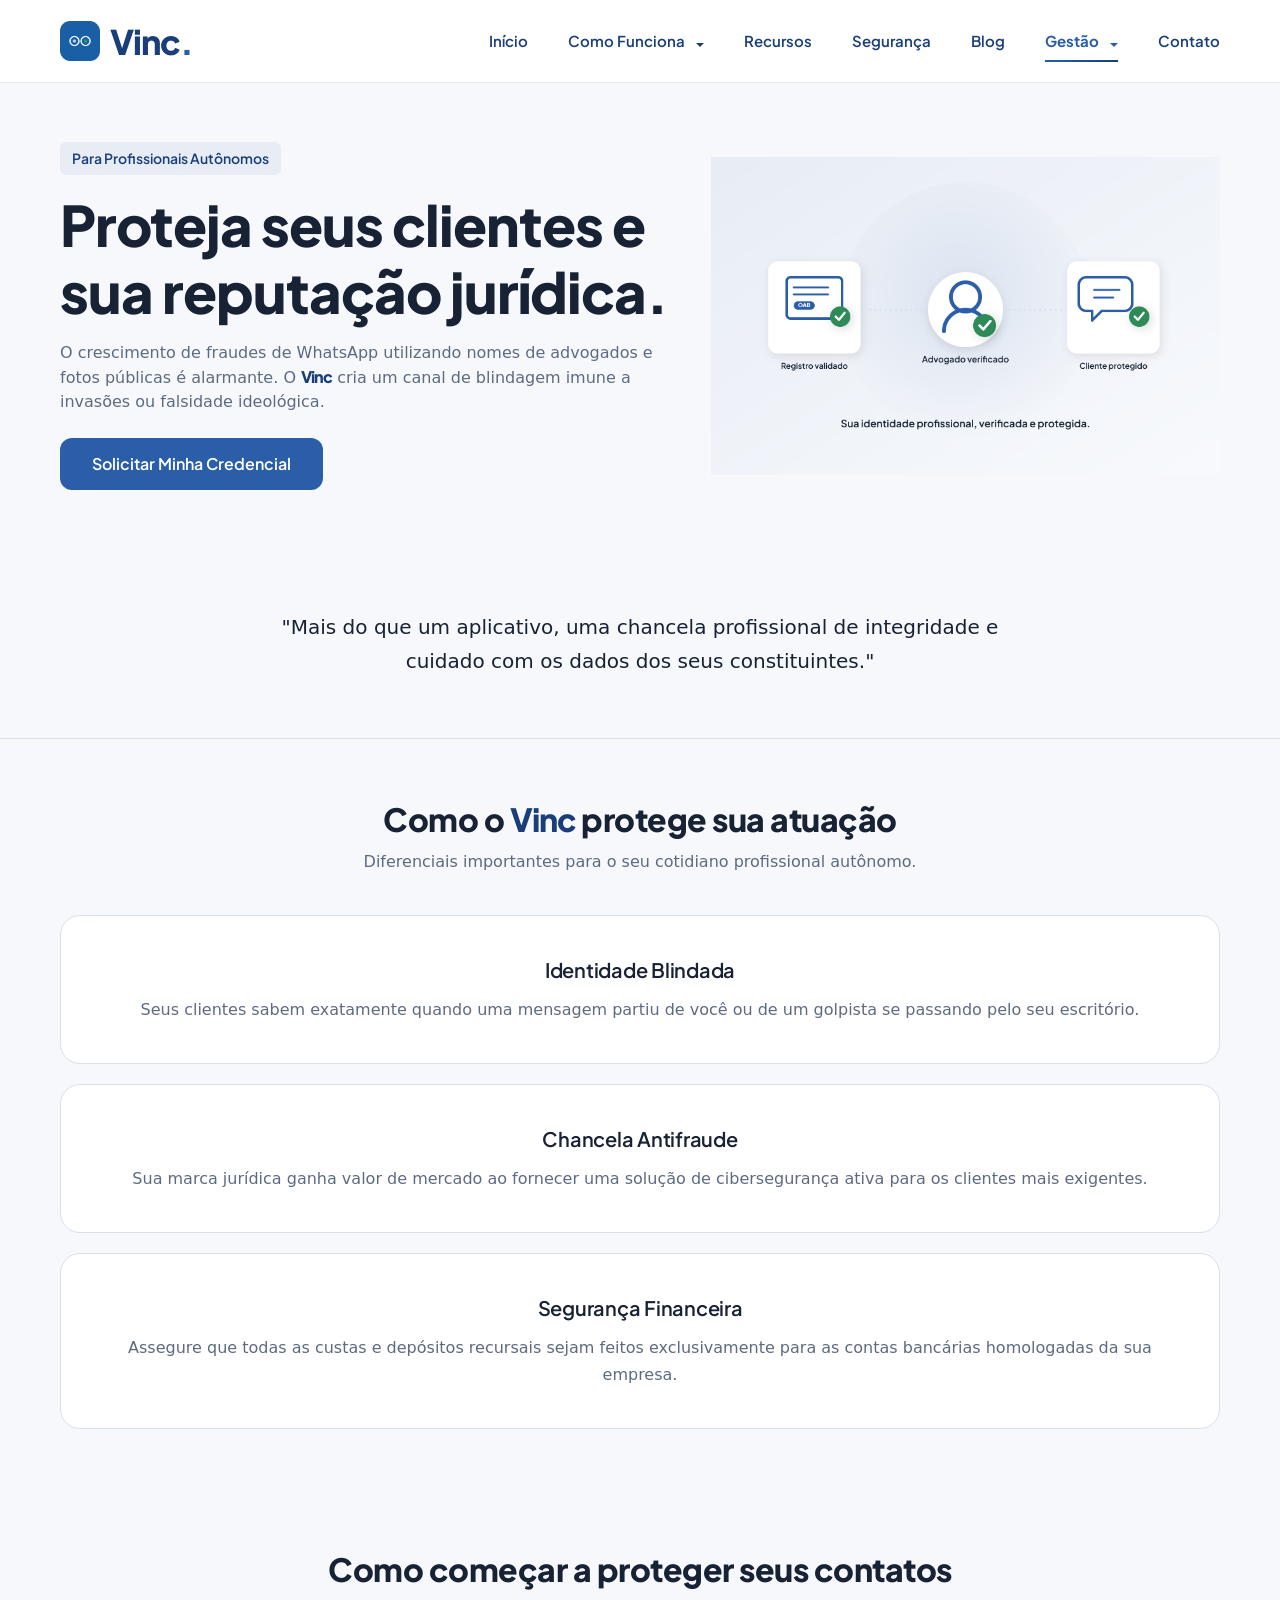
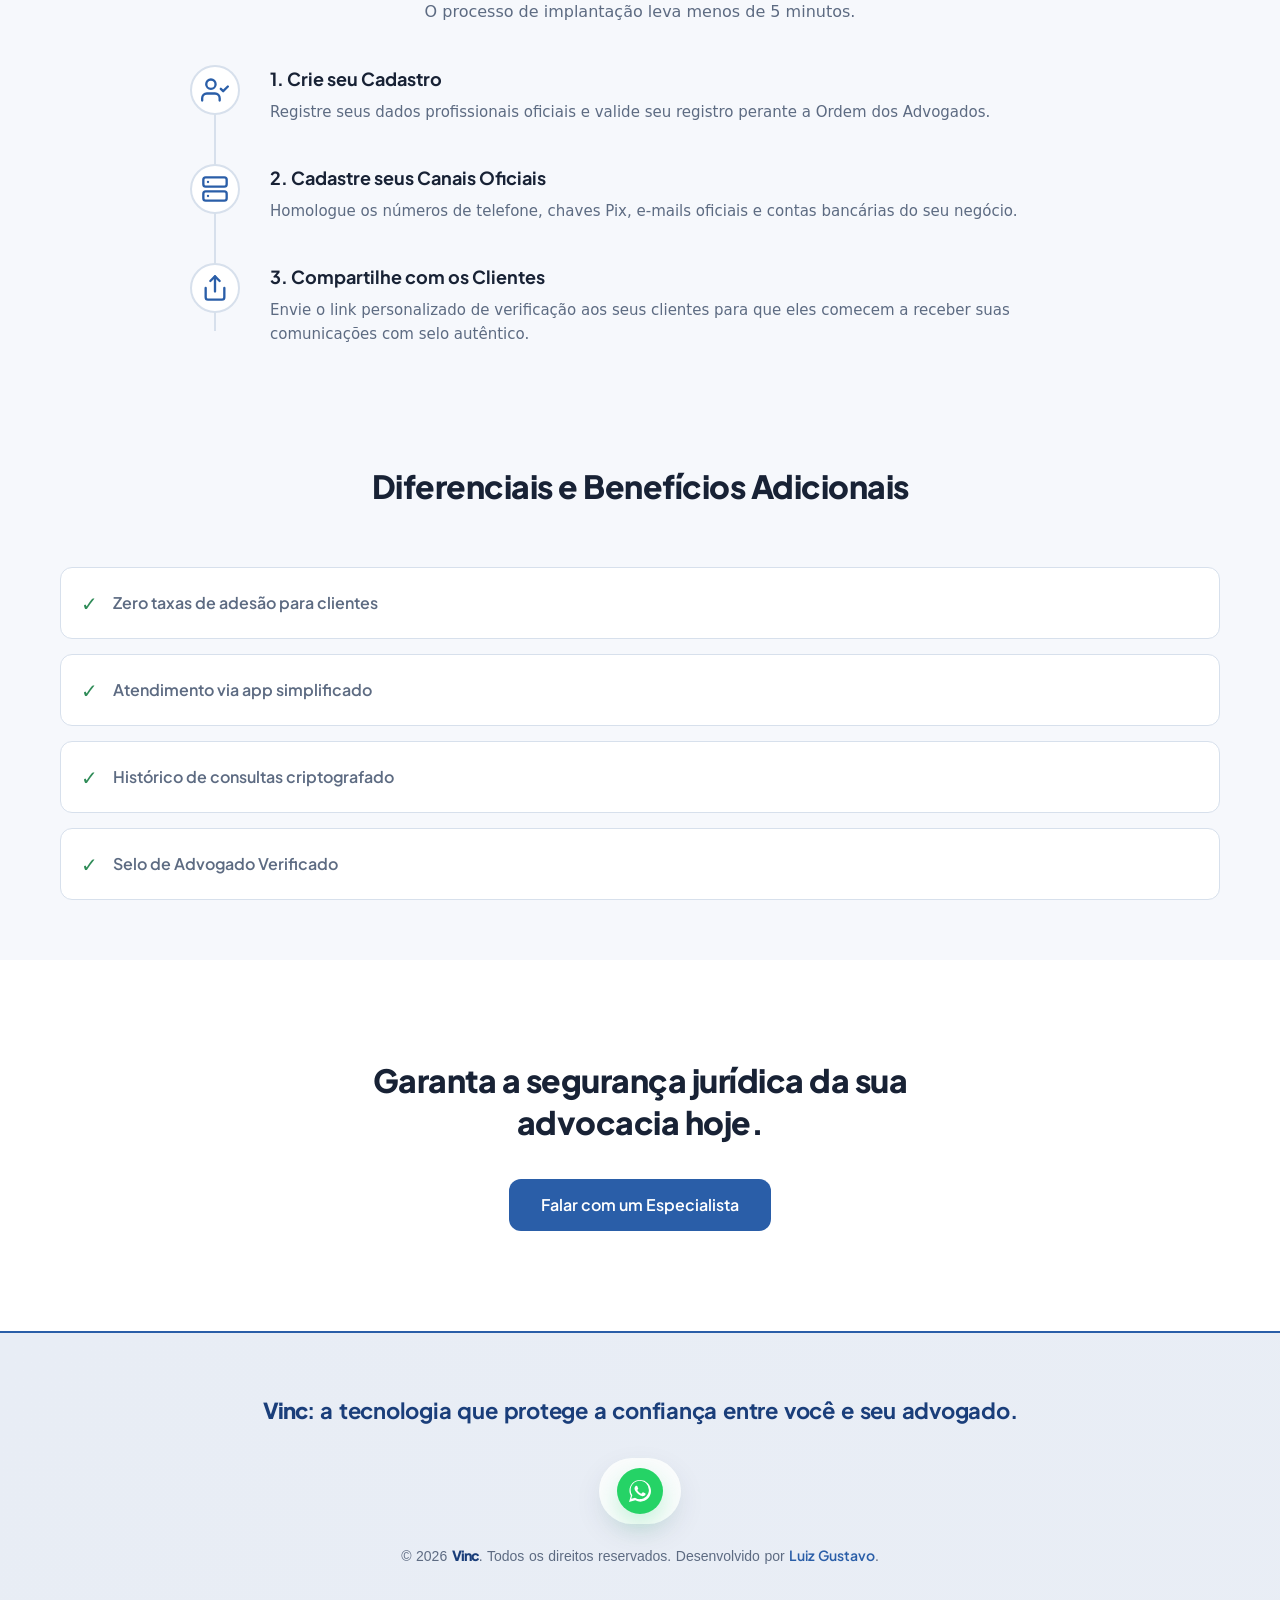
==== pages/advogados.html @ 995ac8b1 "feat(site): substitui imagens de IA por ilustrações consistentes, remove página de demonstração e in" ====
<!DOCTYPE html>
<html lang="pt-BR">
<head>
  <meta charset="UTF-8">
  <meta name="viewport" content="width=device-width, initial-scale=1.0">

  <!-- SEO Principal -->
  <title>Para Advogados | Vinc - Proteção e Reputação Profissional</title>
  <meta name="description" content="Proteja seu nome e sua prática jurídica. O Vinc garante que seus clientes nunca caiam em golpes de falsidade ideológica que usem sua identidade profissional.">
  <link rel="canonical" href="https://www.vinc.com.br/pages/advogados.html">

  <!-- Controle de Indexação -->
  <meta name="robots" content="index, follow">

  <!-- Open Graph (Facebook, LinkedIn, WhatsApp) -->
  <meta property="og:site_name" content="Vinc">
  <meta property="og:type" content="website">
  <meta property="og:title" content="Para Advogados | Vinc - Proteção e Reputação Profissional">
  <meta property="og:description" content="Proteja seu nome e sua prática jurídica. O Vinc garante que seus clientes nunca caiam em golpes de falsidade ideológica que usem sua identidade profissional.">
  <meta property="og:url" content="https://www.vinc.com.br/pages/advogados.html">
  <meta property="og:image" content="https://www.vinc.com.br/assets/images/advogados.png">
  <meta property="og:locale" content="pt_BR">

  <!-- Twitter / X Cards -->
  <meta name="twitter:card" content="summary_large_image">
  <meta name="twitter:title" content="Para Advogados | Vinc - Proteção e Reputação Profissional">
  <meta name="twitter:description" content="Proteja seu nome e sua prática jurídica. O Vinc garante que seus clientes nunca caiam em golpes de falsidade ideológica que usem sua identidade profissional.">
  <meta name="twitter:image" content="https://www.vinc.com.br/assets/images/advogados.png">

  <!-- Favicon -->
  <link rel="icon" href="../assets/icons/vinc_icon_256px_1.png" type="image/png">
  <link rel="apple-touch-icon" href="../assets/icons/vinc_icon_256px_1.png">

  <!-- Pré-conexões -->
  <link rel="preconnect" href="https://fonts.googleapis.com">
  <link rel="preconnect" href="https://fonts.gstatic.com" crossorigin>

  <!-- CSS -->
  <link rel="stylesheet" href="../css/1-settings/global.css">
  <link rel="stylesheet" href="../css/1-settings/tipografia.css">
  <link rel="stylesheet" href="../css/2-components/botoes.css">
  <link rel="stylesheet" href="../css/2-components/cards.css">
  <link rel="stylesheet" href="../css/2-components/formularios.css">
  <link rel="stylesheet" href="../css/2-components/modal.css">
  <link rel="stylesheet" href="../css/2-components/menu.css">
  <link rel="stylesheet" href="../css/2-components/rodape.css">
  <link rel="stylesheet" href="../css/3-pages/advogados.css">
  <link rel="stylesheet" href="../css/1-settings/responsivo.css">
</head>
<body>

  <!-- Cabeçalho -->
  <header class="header">
    <div class="container header-content" id="header-container">
      <a href="../index.html" class="logo" id="logo-main">
        <img src="../assets/icons/vinc_icon_256px_1.png" alt="Logotipo do Vinc" class="logo-icon" width="40" height="40" decoding="async">
        <span class="logo-text">Vinc<span class="logo-dot">.</span></span>
      </a>

      <nav class="menu" id="navigation-menu" aria-label="Menu principal">
        <a href="../index.html">Início</a>
        <div class="menu-item-dropdown">
          <a href="como-funciona.html" id="como-funciona-toggle" class="dropdown-toggle" aria-haspopup="true" aria-expanded="false">Como Funciona <span class="arrow"></span></a>
          <div class="submenu" role="menu" aria-labelledby="como-funciona-toggle">
            <a href="como-funciona.html" role="menuitem">Visão Geral</a>
            <a href="faq.html" role="menuitem">FAQ</a>
          </div>
        </div>
        <a href="recursos.html">Recursos</a>
        <a href="seguranca.html">Segurança</a>
        <a href="blog.html">Blog</a>
        <div class="menu-item-dropdown">
          <a href="#" id="gestao-toggle" class="dropdown-toggle ativo" aria-haspopup="true" aria-expanded="false">Gestão <span class="arrow"></span></a>
          <div class="submenu" role="menu" aria-labelledby="gestao-toggle">
            <a href="advogados.html" role="menuitem" class="ativo">Advogados</a>
            <a href="clientes.html" role="menuitem">Clientes</a>
            <a href="escritorios.html" role="menuitem">Escritório</a>
          </div>
        </div>
        <a href="contato.html">Contato</a>
      </nav>

      <button class="menu-toggle" id="menuToggle" aria-label="Abrir menu" aria-controls="navigation-menu" aria-expanded="false">
        <span class="hamburger"></span>
      </button>
    </div>
  </header>

  <!-- Conteúdo Principal -->
  <main>
    <!-- Hero Advogados -->
    <section class="hero-advogados" aria-labelledby="hero-advogados-title">
      <div class="container">
        <div class="hero-advogados-content">
          <div class="hero-text">
            <span class="tag">Para Profissionais Autônomos</span>
            <h1 id="hero-advogados-title" style="margin-bottom: 16px;">Proteja seus clientes e sua reputação jurídica.</h1>
            <p style="color: var(--text-secondary); margin-bottom: 24px;">O crescimento de fraudes de WhatsApp utilizando nomes de advogados e fotos públicas é alarmante. O <span class="vinc-brand">Vinc</span> cria um canal de blindagem imune a invasões ou falsidade ideológica.</p>
            <a href="contato.html" class="btn-primary">Solicitar Minha Credencial</a>
          </div>
          <div class="hero-image">
            <img src="../assets/images/advogados.png" alt="Equipe de advogados utilizando o aplicativo Vinc para comunicação segura com clientes." width="800" height="500" decoding="async">
          </div>
        </div>
      </div>
    </section>

    <!-- Seção Institucional -->
    <section class="institutional-section">
      <div class="container">
        <p>"Mais do que um aplicativo, uma chancela profissional de integridade e cuidado com os dados dos seus constituintes."</p>
      </div>
    </section>

    <!-- Seção de Atuação -->
    <section class="role-section" aria-labelledby="role-title">
      <div class="container">
        <div class="section-header">
          <h2 id="role-title">Como o <span class="vinc-brand">Vinc</span> protege sua atuação</h2>
          <p>Diferenciais importantes para o seu cotidiano profissional autônomo.</p>
        </div>

        <div class="role-grid">
          <div class="role-card card" style="background-color: var(--surface); border: 1px solid var(--border);">
            <h3>Identidade Blindada</h3>
            <p>Seus clientes sabem exatamente quando uma mensagem partiu de você ou de um golpista se passando pelo seu escritório.</p>
          </div>
          <div class="role-card card" style="background-color: var(--surface); border: 1px solid var(--border);">
            <h3>Chancela Antifraude</h3>
            <p>Sua marca jurídica ganha valor de mercado ao fornecer uma solução de cibersegurança ativa para os clientes mais exigentes.</p>
          </div>
          <div class="role-card card" style="background-color: var(--surface); border: 1px solid var(--border);">
            <h3>Segurança Financeira</h3>
            <p>Assegure que todas as custas e depósitos recursais sejam feitos exclusivamente para as contas bancárias homologadas da sua empresa.</p>
          </div>
        </div>
      </div>
    </section>

    <!-- Como Começar (Timeline) -->
    <section class="how-to-start-section" aria-labelledby="timeline-title">
      <div class="container">
        <div class="section-header">
          <h2 id="timeline-title">Como começar a proteger seus contatos</h2>
          <p>O processo de implantação leva menos de 5 minutos.</p>
        </div>

        <div class="timeline-advogados">
          <!-- Passo 1 -->
          <div class="timeline-step">
            <div class="timeline-step-number">
              <svg viewBox="0 0 24 24" fill="none" stroke="currentColor" stroke-width="2" stroke-linecap="round" stroke-linejoin="round">
                <path d="M16 21v-2a4 4 0 0 0-4-4H5a4 4 0 0 0-4 4v2" />
                <circle cx="8.5" cy="7" r="4" />
                <polyline points="17 11 19 13 23 9" />
              </svg>
            </div>
            <h3>1. Crie seu Cadastro</h3>
            <p>Registre seus dados profissionais oficiais e valide seu registro perante a Ordem dos Advogados.</p>
          </div>

          <!-- Passo 2 -->
          <div class="timeline-step">
            <div class="timeline-step-number">
              <svg viewBox="0 0 24 24" fill="none" stroke="currentColor" stroke-width="2" stroke-linecap="round" stroke-linejoin="round">
                <rect x="2" y="2" width="20" height="8" rx="2" ry="2" />
                <rect x="2" y="14" width="20" height="8" rx="2" ry="2" />
                <line x1="6" y1="6" x2="6.01" y2="6" />
                <line x1="6" y1="18" x2="6.01" y2="18" />
              </svg>
            </div>
            <h3>2. Cadastre seus Canais Oficiais</h3>
            <p>Homologue os números de telefone, chaves Pix, e-mails oficiais e contas bancárias do seu negócio.</p>
          </div>

          <!-- Passo 3 -->
          <div class="timeline-step">
            <div class="timeline-step-number">
              <svg viewBox="0 0 24 24" fill="none" stroke="currentColor" stroke-width="2" stroke-linecap="round" stroke-linejoin="round">
                <path d="M4 12v8a2 2 0 0 0 2 2h12a2 2 0 0 0 2-2v-8" />
                <polyline points="16 6 12 2 8 6" />
                <line x1="12" y1="2" x2="12" y2="15" />
              </svg>
            </div>
            <h3>3. Compartilhe com os Clientes</h3>
            <p>Envie o link personalizado de verificação aos seus clientes para que eles comecem a receber suas comunicações com selo autêntico.</p>
          </div>
        </div>
      </div>
    </section>

    <!-- Benefícios -->
    <section class="benefits-section" aria-labelledby="benefits-title">
      <div class="container">
        <div class="section-header">
          <h2 id="benefits-title">Diferenciais e Benefícios Adicionais</h2>
        </div>

        <div class="benefits-grid">
          <div class="benefit-item">
            <span class="icon">✓</span>
            <span>Zero taxas de adesão para clientes</span>
          </div>
          <div class="benefit-item">
            <span class="icon">✓</span>
            <span>Atendimento via app simplificado</span>
          </div>
          <div class="benefit-item">
            <span class="icon">✓</span>
            <span>Histórico de consultas criptografado</span>
          </div>
          <div class="benefit-item">
            <span class="icon">✓</span>
            <span>Selo de Advogado Verificado</span>
          </div>
        </div>
      </div>
    </section>

    <!-- CTA Final -->
    <section class="final-cta-section">
      <div class="container">
        <h2>Garanta a segurança jurídica da sua advocacia hoje.</h2>
        <a href="contato.html" class="btn-primary" style="margin-top: 20px;">Falar com um Especialista</a>
      </div>
    </section>
  </main>

  <!-- Rodapé -->
  <footer>
    <div class="footer-content" id="footer-container">
      <p class="footer-main">
        <span class="vinc-brand">Vinc</span>: a tecnologia que protege a confiança entre você e seu advogado.
      </p>
      <div class="footer-whatsapp-wrap">
        <a href="https://wa.me/5531992609970" class="footer-whatsapp" target="_blank" rel="noopener noreferrer" aria-label="Fale pelo WhatsApp">
          <svg viewBox="0 0 24 24" fill="currentColor" aria-hidden="true" width="24" height="24">
            <path d="M17.472 14.382c-.297-.149-1.758-.867-2.03-.966-.272-.099-.471-.149-.67.149-.198.297-.768.966-.941 1.165-.173.198-.347.223-.644.074-.297-.149-1.255-.462-2.39-1.475-.883-.788-1.48-1.761-1.653-2.059-.173-.297-.018-.458.13-.606.134-.133.297-.347.446-.521.149-.174.199-.297.298-.496.099-.198.05-.372-.025-.521-.074-.149-.669-1.612-.916-2.207-.242-.579-.487-.5-.669-.51-.173-.008-.372-.01-.571-.01-.198 0-.521.074-.792.372-.271.297-1.036 1.018-1.036 2.479 0 1.462 1.061 2.875 1.207 3.073.146.198 2.089 3.2 5.076 4.487.709.306 1.262.49 1.694.626.712.227 1.36.195 1.872.118.571-.085 1.758-.719 2.006-1.413.248-.694.248-1.289.173-1.413-.074-.124-.272-.198-.57-.347Z" />
            <path d="M20.52 3.449A11.93 11.93 0 0 0 12.003 0C5.64 0 0.495 5.145.495 11.51c0 2.027.53 4.004 1.537 5.748L0 24l6.924-1.818a11.95 11.95 0 0 0 5.56 1.415h.004c6.364 0 11.509-5.145 11.509-11.51 0-3.074-1.197-5.97-3.367-8.14ZM12.003 21.09h-.003a9.92 9.92 0 0 1-5.05-1.387l-.362-.215-4.107 1.078 1.096-4.001-.236-.367a9.91 9.91 0 0 1-1.535-5.31c0-5.49 4.47-9.96 9.96-9.96 2.66 0 5.16 1.035 7.035 2.912a9.9 9.9 0 0 1 2.912 7.035c0 5.49-4.47 9.96-9.96 9.96Z" />
          </svg>
        </a>
        <a href="https://wa.me/5531992609970" class="footer-whatsapp-text" target="_blank" rel="noopener noreferrer">Dúvidas? Converse comigo!</a>
      </div>
      <p class="footer-copy">
        © 2026 <span class="vinc-brand">Vinc</span>. Todos os direitos reservados. Desenvolvido por <a href="https://www.luizgustavodev.com/" target="_blank" rel="noopener noreferrer">Luiz Gustavo</a>.
      </p>
    </div>
  </footer>

  <script src="../js/script.js" type="module"></script>
</body>
</html>
---- css/1-settings/global.css ----
/* ==========================================
   VARIÁVEIS E ESTILOS GLOBAIS
========================================== */
:root {
  /* Cores principais da marca */
  --blue: #2A5EA8;
  --deep-blue: #1A3E7A;
  --verified-green: #2E8B57;
  --neutral-blue: #5D6B82;
  --ice-blue: #E8EDF5;

  /* Estados */
  --alert: #E05C3A;

  /* Textos */
  --text-primary: #182235;
  --text-secondary: #5D6B82;

  /* Superfícies */
  --surface: #FFFFFF;
  --background: #F6F8FC;
  --border: #D7E0EC;

  /* Sombras */
  --shadow-sm: 0 2px 8px rgba(24, 34, 53, 0.08);
  --shadow-md: 0 8px 24px rgba(24, 34, 53, 0.12);
  --shadow-lg: 0 16px 40px rgba(24, 34, 53, 0.16);

  /* Bordas */
  --radius-sm: 6px;
  --radius-md: 12px;
  --radius-lg: 20px;

  /* Espaçamento padrão */
  --container-width: 1200px;

  /* Tipografia Fluida */
  --font-size-h1: clamp(2.25rem, 1.5rem + 3vw, 3.5rem);
  --font-size-h2: clamp(1.75rem, 1.25rem + 2vw, 2.5rem);
}

/* Reset básico e foco de acessibilidade */
*, *::before, *::after {
  box-sizing: border-box;
  margin: 0;
  padding: 0;
}

*:focus-visible {
  outline: 2px solid var(--blue);
  outline-offset: 2px;
}

body {
  background: var(--background);
  color: var(--text-primary);
  font-family: 'Plus Jakarta Sans', system-ui, -apple-system, sans-serif;
  line-height: 1.5;
  -webkit-font-smoothing: antialiased;
  -moz-osx-font-smoothing: grayscale;
}

header {
  background: var(--surface);
  border-bottom: 1px solid var(--border);
}

main {
  padding-top: 70px;
}

.logo {
  color: var(--deep-blue);
  text-decoration: none;
}

button {
  background: var(--blue);
  color: white;
  border: none;
  cursor: pointer;
  font-family: inherit;
  font-weight: 600;
  font-size: 16px;
  line-height: 1.5;
  letter-spacing: 0.3px;
  text-transform: none;
}

button:hover {
  background: var(--deep-blue);
}

.badge-verificado {
  color: var(--verified-green);
}

/* ============================================
   TIPOGRAFIA RESPONSIVA
   ============================================ */
h1 {
  font-size: var(--font-size-h1);
  font-weight: 800;
  letter-spacing: -1px;
  line-height: 1.2;
}

h2 {
  font-size: var(--font-size-h2);
  font-weight: 800;
  letter-spacing: -0.5px;
  line-height: 1.3;
}

/* ============================================
   COMPONENTES GLOBAIS
   ============================================ */

/* --- Cabeçalho de Seção --- */
.section-header {
  text-align: center;
  max-width: 700px;
  margin: 0 auto 60px auto;
}

.section-header h2 {
  font-size: 32px;
  font-weight: 800;
  color: var(--text-primary);
}

.section-header p {
  font-size: 1rem;
  color: var(--text-secondary);
  line-height: 1.6;
  margin-top: 8px;
}

/* --- Outros Componentes --- */
.tag {
  display: inline-block;
  background: var(--ice-blue);
  color: var(--deep-blue);
  padding: 6px 12px;
  border-radius: var(--radius-sm);
  font-weight: 600;
  font-size: 14px;
  margin-bottom: 16px;
}

.quote-box {
  margin-top: 30px;
  padding: 20px;
  background-color: var(--ice-blue);
  border-left: 4px solid var(--blue);
  border-radius: var(--radius-sm);
  font-size: 16px;
  font-weight: 600;
  color: var(--deep-blue);
  line-height: 1.6;
}

/* ============================================
   CTA QUOTE
   ============================================ */
.cta-quote {
  position: relative;
  font-size: 20px;
  font-style: italic;
  line-height: 1.6;
  color: var(--text-secondary);
  text-align: center;
  max-width: 850px;
  padding: 30px 40px;
  background-color: var(--surface);
  border-left: 4px solid var(--blue);
  border-radius: 0 var(--radius-md) var(--radius-md) 0;
  box-shadow: var(--shadow-sm);
  transition: box-shadow 0.3s ease, transform 0.3s ease;
}

blockquote.cta-quote {
  margin: 40px auto;
}

.cta-quote::before,
.cta-quote::after {
  content: none;
}

.cta-quote .vinc-brand {
  font-style: normal;
}

.cta-quote:hover {
  transform: translateY(-2px);
  box-shadow: var(--shadow-md);
}

/* ============================================
   CONTAINER GERAL
   ============================================ */
.container {
  width: 100%;
  max-width: var(--container-width);
  margin-left: auto;
  margin-right: auto;
  padding-left: 20px;
  padding-right: 20px;
}

/* ============================================
   HIGHLIGHT SECTION
   ============================================ */
.highlight-section {
  padding: 60px 20px;
  background-color: var(--deep-blue);
  background-image: linear-gradient(135deg, var(--deep-blue) 0%, #112a5a 100%);
  color: #fff;
  text-align: center;
}

.highlight-icon {
  color: var(--blue);
  margin-bottom: 24px;
}

.highlight-icon svg {
  width: 48px;
  height: 48px;
  stroke: var(--ice-blue);
}

.highlight-section h2 {
  font-size: 24px;
  font-weight: 700;
  color: var(--ice-blue);
  margin-bottom: 16px;
}

.highlight-section p,
.highlight-text {
  font-size: 20px;
  font-weight: 400;
  line-height: 1.7;
  max-width: 800px;
  margin: 0 auto 32px auto;
  color: var(--ice-blue);
}

.highlight-text .vinc-brand,
.highlight-text strong {
  color: #fff;
  font-weight: 700;
}

.highlight-badge {
  display: inline-block;
  border: 1px solid rgba(42, 94, 168, 0.5);
  background-color: rgba(42, 94, 168, 0.3);
  color: var(--ice-blue);
  padding: 10px 20px;
  border-radius: 99px;
  font-size: 14px;
  font-weight: 600;
}

/* ============================================
   CTA BUTTONS
   ============================================ */
.cta-buttons {
  display: flex;
  justify-content: center;
  align-items: center;
  gap: 15px;
  flex-wrap: wrap;
  flex-direction: column;
  align-items: stretch;
}

/* ============================================
   ACCORDION (FAQ / Contato)
   ============================================ */
.accordion-item {
  background-color: var(--surface);
  border: 1px solid var(--border);
  border-radius: var(--radius-md);
  margin-bottom: 15px;
  overflow: hidden;
  transition: box-shadow 0.3s ease;
}

.accordion-item:hover {
  box-shadow: var(--shadow-sm);
}

.accordion-header {
  display: flex;
  justify-content: space-between;
  align-items: center;
  padding: 20px;
  cursor: pointer;
  font-size: 1.125rem;
  font-weight: 600;
  color: var(--text-primary);
}

.accordion-header h3 {
  margin: 0;
  font-size: inherit;
  font-weight: inherit;
}

.accordion-icon,
.accordion-arrow {
  transition: transform 0.3s ease;
  font-size: 24px;
  font-weight: 300;
  color: var(--blue);
}

.accordion-item.active .accordion-arrow,
.accordion-item.active .accordion-icon {
  transform: rotate(180deg);
}

.accordion-content {
  max-height: 0;
  overflow: hidden;
  transition: max-height 0.4s ease-out, padding 0.4s ease-out;
  padding: 0 20px;
  color: var(--text-secondary);
  line-height: 1.7;
}

.accordion-item.active .accordion-content {
  padding: 0 20px 20px 20px;
}

/* ============================================
   SEÇÃO DE CTA FINAL COMPARTILHADA
   ============================================ */
.final-cta-section {
  padding: 100px 30px;
  background-color: var(--surface);
  text-align: center;
}

.final-cta-section h2 {
  font-size: 32px;
  font-weight: 800;
  color: var(--text-primary);
  margin-bottom: 16px;
  max-width: 600px;
  margin-left: auto;
  margin-right: auto;
}

.final-cta-section p {
  font-size: 18px;
  color: var(--text-secondary);
  max-width: 650px;
  margin: 0 auto 40px auto;
  line-height: 1.6;
}
---- css/1-settings/tipografia.css ----
/* ==========================================
   FONTES E TIPOGRAFIA
========================================== */

/* Importação do Google Fonts como fallback automático para garantir resiliência caso os arquivos locais não estejam disponíveis */
@import url('https://fonts.googleapis.com/css2?family=Plus+Jakarta+Sans:ital,wght@0,300;0,400;0,500;0,600;0,700;0,800;1,300;1,400;1,500;1,600;1,700;1,800&display=swap');

/* Plus Jakarta Sans - Extra Bold (Local) */
@font-face {
  font-family: 'Plus Jakarta Sans';
  src: url('../../assets/fonts/PLUSJAKARTASANS-EXTRABOLD.TTF') format('truetype');
  font-weight: 800;
  font-style: normal;
  font-display: swap;
}

/* Plus Jakarta Sans - Regular (Local) */
@font-face {
  font-family: 'Plus Jakarta Sans';
  src: url('../../assets/fonts/PLUSJAKARTASANS-REGULAR.TTF') format('truetype');
  font-weight: 400;
  font-style: normal;
  font-display: swap;
}

/* Plus Jakarta Sans - Light (Local) */
@font-face {
  font-family: 'Plus Jakarta Sans';
  src: url('../../assets/fonts/PLUSJAKARTASANS-LIGHT.TTF') format('truetype');
  font-weight: 300;
  font-style: normal;
  font-display: swap;
}
---- css/2-components/botoes.css ----
/* ==========================================================================
   COMPONENT: BOTÕES
   ========================================================================== */

/* Botão Principal */
.btn-primary {
  display: inline-block;
  font-family: 'Plus Jakarta Sans', sans-serif;
  font-weight: 600;
  font-size: 16px;
  line-height: 1.5;
  text-decoration: none;
  text-align: center;
  border-radius: var(--radius-md);
  padding: 14px 32px;
  border: none;
  background-color: var(--blue);
  color: #ffffff;
  cursor: pointer;
  transition: background-color 0.3s ease, transform 0.3s ease;
}

.btn-primary:hover {
  background-color: var(--deep-blue);
  transform: translateY(-2px);
}

/* Botão Secundário */
.btn-secondary {
  display: inline-block;
  font-family: 'Plus Jakarta Sans', sans-serif;
  font-weight: 500;
  font-size: 16px;
  line-height: 1.5;
  text-decoration: none;
  text-align: center;
  border-radius: var(--radius-md);
  padding: 14px 32px;
  border: 1px solid var(--border);
  background-color: transparent;
  color: var(--text-primary);
  cursor: pointer;
  transition: all 0.3s ease;
}

.btn-secondary:hover {
  background-color: var(--ice-blue);
  border-color: var(--blue);
  transform: translateY(-2px);
}

/* Botão Pequeno / Menu */
.btn-small, .btn-menu {
  display: inline-block;
  font-family: 'Plus Jakarta Sans', sans-serif;
  font-weight: 600;
  font-size: 14px;
  line-height: 1.4;
  text-decoration: none;
  text-align: center;
  padding: 10px 20px;
  border-radius: var(--radius-sm);
  cursor: pointer;
}
---- css/2-components/cards.css ----
/* ==========================================================================
   COMPONENT: CARDS
   ========================================================================== */

.card {
  background-color: var(--surface);
  border: 1px solid var(--border);
  border-radius: var(--radius-lg);
  padding: 30px;
  transition: transform 0.3s ease, box-shadow 0.3s ease;
}

.card:hover {
  transform: translateY(-5px);
  box-shadow: var(--shadow-md);
}

.card h3 {
  font-weight: 600;
  font-size: 20px;
  line-height: 1.4;
  letter-spacing: -0.25px;
}

.card p {
  font-weight: 300;
  font-size: 14px;
  line-height: 1.6;
  letter-spacing: 0;
}

.card-title {
  font-weight: 600;
  font-size: 18px;
  line-height: 1.4;
}

.card-description {
  font-weight: 300;
  font-size: 14px;
  line-height: 1.6;
}

.card-footer {
  font-weight: 400;
  font-size: 12px;
  line-height: 1.5;
}

.card-icon {
  background-color: var(--ice-blue);
  color: var(--blue);
  width: 48px;
  height: 48px;
  border-radius: var(--radius-md);
  display: flex;
  align-items: center;
  justify-content: center;
  margin-bottom: 20px;
  font-size: 24px;
}
---- css/2-components/formularios.css ----
/* ==========================================================================
   COMPONENT: FORMULÁRIOS
   ========================================================================== */

.form-group {
  margin-bottom: 24px;
}

.form-group label {
  display: block;
  font-size: 14px;
  font-weight: 600;
  color: var(--text-primary);
  margin-bottom: 8px;
}

.form-control {
  width: 100%;
  padding: 12px 16px;
  font-size: 16px;
  font-family: inherit;
  color: var(--text-primary);
  background-color: var(--surface);
  border: 1px solid var(--border);
  border-radius: var(--radius-md);
  transition: border-color 0.3s ease, box-shadow 0.3s ease;
}

.form-control:focus {
  outline: none;
  border-color: var(--blue);
  box-shadow: 0 0 0 3px rgba(37, 99, 235, 0.15);
}

textarea.form-control {
  min-height: 120px;
  resize: vertical;
}
---- css/2-components/modal.css ----
/* ==========================================================================
   COMPONENT: MODAL
   ========================================================================== */

.modal-overlay {
  position: fixed;
  top: 0;
  left: 0;
  width: 100%;
  height: 100%;
  background-color: rgba(0, 0, 0, 0.5);
  backdrop-filter: blur(4px);
  display: flex;
  align-items: center;
  justify-content: center;
  z-index: var(--z-modal, 1000);
  opacity: 0;
  visibility: hidden;
  transition: opacity 0.3s ease, visibility 0.3s ease;
}

.modal-overlay.active {
  opacity: 1;
  visibility: visible;
}

.modal-container {
  background-color: var(--surface);
  border: 1px solid var(--border);
  border-radius: var(--radius-lg);
  box-shadow: var(--shadow-lg);
  max-width: 500px;
  width: 90%;
  padding: 32px;
  transform: translateY(20px);
  transition: transform 0.3s ease;
}

.modal-overlay.active .modal-container {
  transform: translateY(0);
}

.modal-header {
  display: flex;
  justify-content: space-between;
  align-items: center;
  margin-bottom: 20px;
}

.modal-title {
  font-size: 20px;
  font-weight: 700;
  color: var(--text-primary);
}

.modal-close {
  background: none;
  border: none;
  font-size: 24px;
  cursor: pointer;
  color: var(--text-secondary);
  transition: color 0.3s ease;
}

.modal-close:hover {
  color: var(--text-primary);
}
---- css/2-components/menu.css ----
/* ==========================================
   MENU E CABEÇALHO (HEADER)
========================================== */
.header {
  position: fixed;
  top: 0;
  width: 100%;
  z-index: 1000;
  background-color: rgba(255, 255, 255, 0.95);
  backdrop-filter: blur(12px);
  border-bottom: 1px solid rgba(215, 224, 236, .7);
  transition: background-color .3s ease, border-color .3s ease;
}

.header.scrolled {
  background-color: rgba(255, 255, 255, 0.9);
  border-color: rgba(215, 224, 236, 0.6);
  box-shadow: var(--shadow-sm);
}

/* Garante fundo sólido quando o menu mobile está aberto, prevenindo transparência indesejada */
.header.menu-aberto {
  background-color: var(--surface) !important;
  backdrop-filter: none !important;
  border-bottom: 1px solid var(--border) !important;
}

.header-content {
  height: 82px;
  display: flex;
  align-items: center;
  justify-content: space-between;
  width: 100%;
  max-width: var(--container-width);
  margin: 0 auto;
  padding: 0 20px;
}

.logo {
  font-size: 34px;
  font-weight: 800;
  text-decoration: none;
  color: var(--deep-blue);
  letter-spacing: -1px;
  font-family: 'Plus Jakarta Sans', sans-serif;
  display: flex;
  align-items: center;
  gap: 10px;
}

.logo-icon {
  width: 40px;
  height: 40px;
  object-fit: contain;
}

.logo-text {
  display: flex;
  align-items: center;
}

.logo-dot {
  color: var(--blue);
}

/* Estilo da marca Vinc */
.vinc-brand {
  font-family: 'Plus Jakarta Sans', sans-serif;
  font-weight: 800;
  color: var(--deep-blue);
  display: inline-block;
  letter-spacing: -1px;
}

.menu {
  font-family: 'Plus Jakarta Sans', sans-serif;
  display: flex;
  gap: 40px;
  position: static;
  flex-direction: row;
  background: none;
  backdrop-filter: none;
  padding: 0;
  border-bottom: none;
  align-items: center;
}

.menu a {
  text-decoration: none;
  color: var(--deep-blue);
  position: relative;
  font-family: 'Plus Jakarta Sans', sans-serif;
  font-weight: 600;
  font-size: 15px;
  padding: 8px 0;
  transition: color 0.3s ease;
}

/* ============================================
   SUBMENUS (DROPDOWN)
   ============================================ */
.menu-item-dropdown {
  position: relative;
  display: flex;
  flex-direction: row;
  align-items: center;
}

.dropdown-toggle .arrow {
  /* Indicador visual (seta) */
  display: inline-block;
  width: 0;
  height: 0;
  border-left: 4px solid transparent;
  border-right: 4px solid transparent;
  border-top: 4px solid currentColor;
  margin-left: 8px;
  transition: transform 0.3s ease;
}

.submenu {
  position: absolute;
  top: 100%;
  left: 0;
  background-color: var(--surface);
  border: 1px solid var(--border);
  border-radius: var(--radius-md);
  padding: 8px 0;
  margin-top: 12px;
  box-shadow: var(--shadow-md);
  min-width: 200px;
  z-index: 1001;
  transform: translateY(10px);
  opacity: 0;
  visibility: hidden;
  transition: opacity 0.3s ease, transform 0.3s ease, visibility 0.3s ease;
}

.submenu a {
  display: block;
  white-space: nowrap;
  padding: 10px 15px;
  border-bottom: none;
  font-size: 13px;
  color: var(--text-secondary);
  font-weight: 500;
  border-radius: var(--radius-sm);
}

.submenu a:hover {
  background-color: var(--ice-blue);
  color: var(--deep-blue);
}

.menu-item-dropdown:hover .submenu {
  opacity: 1;
  transform: translateY(0);
  visibility: visible;
}

.menu a.ativo {
  color: var(--blue);
  font-weight: 700;
}

.submenu a::before {
  display: none;
}

.menu-item-dropdown:hover .dropdown-toggle .arrow,
.menu-item-dropdown.submenu-aberto .dropdown-toggle .arrow {
  transform: rotate(180deg);
}

.menu a::before {
  content: "";
  position: absolute;
  left: 0;
  bottom: -2px;
  width: 0;
  height: 2px;
  background: linear-gradient(90deg, var(--blue), var(--deep-blue));
  transition: width 0.4s cubic-bezier(0.25, 0.46, 0.45, 0.94);
}

.menu a.ativo::before {
  width: 100%;
}

.menu a:hover::before {
  width: 100%;
}

/* Menu Toggle (Hamburger) */
.menu-toggle {
  display: none;
  flex-direction: column;
  background: none;
  border: none;
  cursor: pointer;
  padding: 8px;
  gap: 5px;
  z-index: 1001;
}

.hamburger {
  position: relative;
  width: 24px;
  height: 2.5px;
  background: var(--deep-blue);
  border-radius: 2px;
  transition: all 0.4s cubic-bezier(0.25, 0.46, 0.45, 0.94);
}

.hamburger::before,
.hamburger::after {
  content: '';
  position: absolute;
  width: 24px;
  height: 2.5px;
  background: var(--deep-blue);
  border-radius: 2px;
  transition: all 0.4s cubic-bezier(0.25, 0.46, 0.45, 0.94);
}

.hamburger::before {
  top: -8px;
}

.hamburger::after {
  top: 8px;
}

.menu-toggle.ativo .hamburger {
  background: transparent;
}

.menu-toggle.ativo .hamburger::before {
  top: 0;
  transform: rotate(45deg);
}

.menu-toggle.ativo .hamburger::after {
  top: 0;
  transform: rotate(-45deg);
}
---- css/2-components/rodape.css ----
/* ==========================================
   RODAPÉ (FOOTER)
========================================== */
footer {
  background: linear-gradient(135deg, var(--ice-blue) 0%, rgba(232, 237, 245, 0.95) 100%);
  border-top: 2px solid var(--blue);
  padding: 40px 20px;
}

.footer-content {
  max-width: var(--container-width);
  margin-left: auto;
  margin-right: auto;
  text-align: center;
}

.footer-main {
  font-family: 'Plus Jakarta Sans', sans-serif;
  font-weight: 700;
  font-size: clamp(1.125rem, 5vw, 1.375rem);
  color: var(--deep-blue);
  line-height: 1.6;
  margin: 0 auto 30px auto;
  letter-spacing: -0.25px;
  word-spacing: 0.1em;
}

.footer-copy {
  font-family: 'Plus Jakarta Sans', sans-serif;
  font-weight: 400;
  font-size: clamp(0.75rem, 3vw, 0.875rem);
  color: var(--text-secondary);
  line-height: 1.6;
  margin: 0;
  word-spacing: 0.05em;
}

.footer-whatsapp-wrap {
  display: inline-flex;
  align-items: center;
  gap: 0;
  padding: 10px 18px;
  margin: 0 0 20px 0;
  border-radius: 999px;
  background: rgba(255, 255, 255, 0.8);
  box-shadow: 0 10px 28px rgba(12, 44, 94, 0.08);
  backdrop-filter: blur(8px);
}

.footer-whatsapp {
  display: inline-flex;
  align-items: center;
  justify-content: center;
  width: 46px;
  height: 46px;
  border-radius: 50%;
  background: #25D366;
  color: #fff;
  box-shadow: 0 10px 25px rgba(37, 211, 102, 0.25);
  transition: transform 0.3s ease, box-shadow 0.3s ease;
}

.footer-whatsapp:hover,
.footer-whatsapp:focus-visible {
  transform: translateY(-2px);
  box-shadow: 0 14px 32px rgba(37, 211, 102, 0.35);
  color: #fff;
}

.footer-whatsapp svg {
  width: 22px;
  height: 22px;
}

.footer-whatsapp-text {
  font-family: 'Plus Jakarta Sans', sans-serif;
  font-weight: 600;
  font-size: 15px;
  color: var(--deep-blue);
  letter-spacing: -0.01em;
  opacity: 0;
  max-width: 0;
  overflow: hidden;
  white-space: nowrap;
  margin-left: 0;
  transform: translateX(-10px);
  transition: opacity 0.35s ease, max-width 0.35s ease, margin-left 0.35s ease, transform 0.35s ease;
}

.footer-whatsapp:hover ~ .footer-whatsapp-text,
.footer-whatsapp:focus-visible ~ .footer-whatsapp-text,
.footer-whatsapp-wrap:hover .footer-whatsapp-text,
.footer-whatsapp-wrap:focus-within .footer-whatsapp-text {
  opacity: 1;
  max-width: 220px;
  margin-left: 10px;
  transform: translateX(0);
}

footer a {
  color: var(--blue);
  text-decoration: none;
  font-weight: 600;
  transition: 0.3s ease;
  position: relative;
}

footer a::after {
  content: "";
  position: absolute;
  left: 0;
  bottom: -2px;
  width: 0;
  height: 2px;
  background: var(--blue);
  transition: width 0.3s ease;
}

footer a:hover {
  color: var(--deep-blue);
}

footer a:hover::after {
  width: 100%;
}
---- css/3-pages/advogados.css ----
/* ============================================
   ADVOGADOS - HERO
   ============================================ */
   
.hero-advogados {
  padding: 60px 0;
}

.hero-advogados .hero-advogados-content {
  display: grid;
  grid-template-columns: 1fr; /* Padrão para celular (uma coluna) */
  align-items: center;
  gap: 40px;
}

.hero-text {
  text-align: left;
}

.hero-advogados .hero-image {
  display: flex;
  justify-content: center;
  align-items: center;
  width: 100%;
}

.hero-advogados .hero-image img {
  width: 100%;
  max-width: 800px;
  height: auto;
  display: block;
  object-fit: contain;
}
/* 4. Media Query para computadores (telas a partir de 992px) */
@media (min-width: 992px) {
  .hero-advogados .hero-advogados-content {
    grid-template-columns: 1.2fr 1fr;
  }
}

/* ============================================
   ADVOGADOS - SEÇÃO INSTITUCIONAL
   ============================================ */
.institutional-section {
  padding: 60px 0;
  text-align: center;
  background-color: var(--background);
  border-bottom: 1px solid var(--border);
}

.institutional-section p {
  font-size: 20px;
  color: var(--text-primary);
  max-width: 800px;
  margin: 0 auto;
  line-height: 1.7;
  font-weight: 400;
}

/* ============================================
   ADVOGADOS - SEÇÃO DE ATUAÇÃO
   ============================================ */
.role-section {
  padding: 60px 0;
}

.role-section .section-header {
  text-align: center;
  max-width: 700px;
  margin: 0 auto 40px auto;
}

.role-grid {
  display: grid;
  grid-template-columns: 1fr;
  gap: 20px;
}

.role-card {
  /* Extends .card */
  transition: transform 0.3s ease, box-shadow 0.3s ease;
  border-radius: var(--radius-lg);
  padding: 40px;
  text-align: center;
}

.role-card:hover {
  transform: translateY(-5px);
}

.role-card h3 {
  font-size: 1.25rem;
  font-weight: 600;
  color: var(--text-primary);
  margin-bottom: 12px;
}

.role-card p {
  font-size: 16px;
  color: var(--text-secondary);
  line-height: 1.7;
}

/* ============================================
   ADVOGADOS - COMO COMEÇAR (TIMELINE)
   ============================================ */
.how-to-start-section {
  padding: 60px 0;
  background-color: var(--background);
}

.how-to-start-section .section-header {
  text-align: center;
  margin-bottom: 40px;
}

.timeline-advogados {
  display: flex;
  flex-direction: column;
  position: relative;
  max-width: 900px;
  margin: 0 auto;
  gap: 40px;
}

.timeline-advogados::before {
  content: '';
  position: absolute;
  top: 5%;
  left: 24px;
  width: 2px;
  height: 90%;
  background-color: var(--border);
  z-index: 1;
}

.timeline-step {
  position: relative;
  z-index: 2;
  text-align: left;
  width: 100%;
  padding-left: 80px;
}

.timeline-step-number {
  width: 50px;
  height: 50px;
  border-radius: 50%;
  background-color: var(--surface);
  border: 2px solid var(--border);
  color: var(--blue);
  display: flex;
  align-items: center;
  justify-content: center;
  font-size: 20px;
  font-weight: 700;
  position: absolute;
  left: 0;
  top: 0;
  margin: 0;
}

.timeline-step-number svg {
  width: 28px;
  height: 28px;
}

.timeline-step h3 {
  font-size: 1.125rem;
  font-weight: 700;
  color: var(--text-primary);
  margin-bottom: 8px;
}

.timeline-step p {
  font-size: 15px;
  color: var(--text-secondary);
  line-height: 1.6;
}

/* ============================================
   ADVOGADOS - BENEFÍCIOS
   ============================================ */
.benefits-section {
  padding: 60px 0;
}

.benefits-grid {
  display: grid;
  grid-template-columns: 1fr;
  gap: 15px;
}

.benefit-item {
  display: flex;
  align-items: center;
  gap: 15px;
  background-color: var(--surface);
  padding: 20px;
  border: 1px solid var(--border);
  border-radius: var(--radius-md);
}

.benefit-item .icon {
  color: var(--verified-green);
  font-size: 20px;
}

.benefit-item span {
  font-weight: 600;
  color: var(--text-secondary);
}

/* ============================================
   RESPONSIVIDADE
   ============================================ */
@media (min-width: 576px) and (max-width: 1023px) {
  .benefits-grid {
    grid-template-columns: repeat(2, 1fr);
    gap: 20px;
  }
}
---- css/1-settings/responsivo.css ----
/* ============================================
   ARQUIVO CENTRAL DE RESPONSIVIDADE
   Abordagem: Mobile First
   ============================================ */

/* ============================================
   TABLET (E TELAS MENORES)
   ============================================ */
@media (max-width: 1024px) {
  /* como-funciona.css */
  .image-text-grid {
    grid-template-columns: 1fr;
    gap: 40px;
  }

  .passos-grid {
    grid-template-columns: 1fr;
    gap: 40px;
  }

  /* seguranca.css */
  .pillar-content-split,
  .pillar-with-image {
    grid-template-columns: 1fr;
  }

  .pillar-diagram {
    margin-top: 40px;
  }
}

/* ============================================
   MOBILE & TABLET (ATÉ 1024px)
   ============================================ */
@media (max-width: 1024px) {
  /* --- Menu Mobile --- */
  .hero-recursos {
    padding: calc(60px + 70px) 0 60px;
  }

  .header-content {
    height: 70px;
    padding: 0 16px;
  }

  .logo {
    font-size: 24px;
    gap: 8px;
  }

  .logo-icon {
    width: 32px;
    height: 32px;
  }

  .menu {
    display: none;
    position: absolute;
    top: 70px;
    left: 0;
    right: 0;
    width: 100%;
    flex-direction: column;
    background-color: var(--surface);
    border-bottom: 1px solid var(--border);
    padding: 20px;
    gap: 0;
    box-shadow: var(--shadow-sm);
    z-index: 1001;
    pointer-events: auto;
  }

  .menu.ativo {
    display: flex;
  }

  .menu a,
  .menu .dropdown-toggle {
    padding: 15px 10px;
    border-bottom: 1px solid var(--border);
    width: 100%;
    font-size: 16px;
  }

  .menu a:hover::before,
  .menu a.ativo::before {
    display: none;
  }

  .menu .menu-item-dropdown {
    flex-direction: column;
    width: 100%;
  }

  .menu .submenu {
    position: static;
    opacity: 1;
    visibility: visible;
    transform: none;
    box-shadow: none;
    border: none;
    border-radius: 0;
    margin-top: 0;
    padding: 0 0 0 20px;
    width: 100%;
    max-height: 0;
    overflow: hidden;
    transition: max-height 0.3s ease;
  }

  .menu .menu-item-dropdown.submenu-aberto .submenu {
    max-height: 500px;
  }

  .menu .submenu a {
    padding: 12px 15px;
    font-size: 15px;
  }

  .menu-toggle {
    display: flex;
    z-index: 1002;
    pointer-events: auto;
  }

  /* --- Ajustes Gerais --- */
  .cta-quote {
    font-size: clamp(1rem, 4.5vw, 1.125rem);
    padding: 25px 30px;
    margin: 30px auto;
  }

  /* como-funciona.css */
  .hero-page {
    padding: 60px 0;
  }

  .hero-page h1 {
    font-size: 36px;
  }

  .hero-page .subtitle {
    font-size: 16px;
  }

  .passos-section,
  .cta-section {
    padding: 60px 0;
  }

  .cta-section h2 {
    font-size: 28px;
  }

  /* seguranca.css */
  .intro-section {
    padding: 60px 0;
  }

  .intro-section h2 {
    font-size: 28px;
  }

  .pillar-section {
    padding: 80px 0;
  }

  .pillar-header h3 {
    font-size: 24px;
  }

  .main-highlight-section {
    padding: 80px 20px;
  }

  .main-highlight-text {
    font-size: 22px;
  }

  .timeline {
    flex-direction: column;
    gap: 20px;
  }

  .timeline-connector {
    width: 2px;
    height: 30px;
    margin: 0;
  }

  .final-cta-section {
    padding: 80px 20px;
  }

  .final-cta-section h2 {
    font-size: 28px;
  }

  .checklist-section {
    padding: 80px 20px;
  }
}

/* ============================================
   TABLET (A PARTIR DE 769px)
   ============================================ */
@media (min-width: 769px) {
  /* home.css */
  .protecao-section {
    padding: 80px 0;
  }

  .protecao-intro,
  .protecao-descricao {
    font-size: 1.125rem;
    text-align: justify;
    word-spacing: 0.1em;
  }

  /* rodape.css */
  footer {
    padding: 60px 30px;
  }

  /* como-funciona.css */
  .image-text-grid {
    grid-template-columns: 1fr 1fr;
    gap: 60px;
  }

  /* recursos.css */
  .hero-recursos .hero-recursos-content {
    grid-template-columns: 1fr 1fr;
  }

  .hero-recursos .hero-text {
    text-align: left;
  }

  .cta-buttons {
    flex-direction: row;
    align-items: center;
  }

  .brand-protection-grid,
  .how-to-start-grid,
  .resources-grid,
  .faq-intro-grid {
    grid-template-columns: 1fr 1fr;
  }

  .management-grid {
    grid-template-columns: repeat(2, 1fr);
  }

  /* global.css */
  .highlight-section {
    padding: 80px 30px;
  }
}

/* ============================================
   DESKTOP (A PARTIR DE 1025px)
   ============================================ */
@media (min-width: 1025px) {
  main {
    padding-top: 82px;
  }

  .hero-recursos,
  .hero-escritorios,
  .hero-faq {
    padding: calc(80px + 82px) 0 80px;
  }
  /* home.css */
  .protecao-section {
    padding: 100px 0 120px 0;
  }

  /* como-funciona.css */
  .passos-grid {
    grid-template-columns: repeat(3, 1fr);
    gap: 30px;
  }

  /* escritorios.css */
  .management-grid {
    grid-template-columns: repeat(4, 1fr);
  }
}
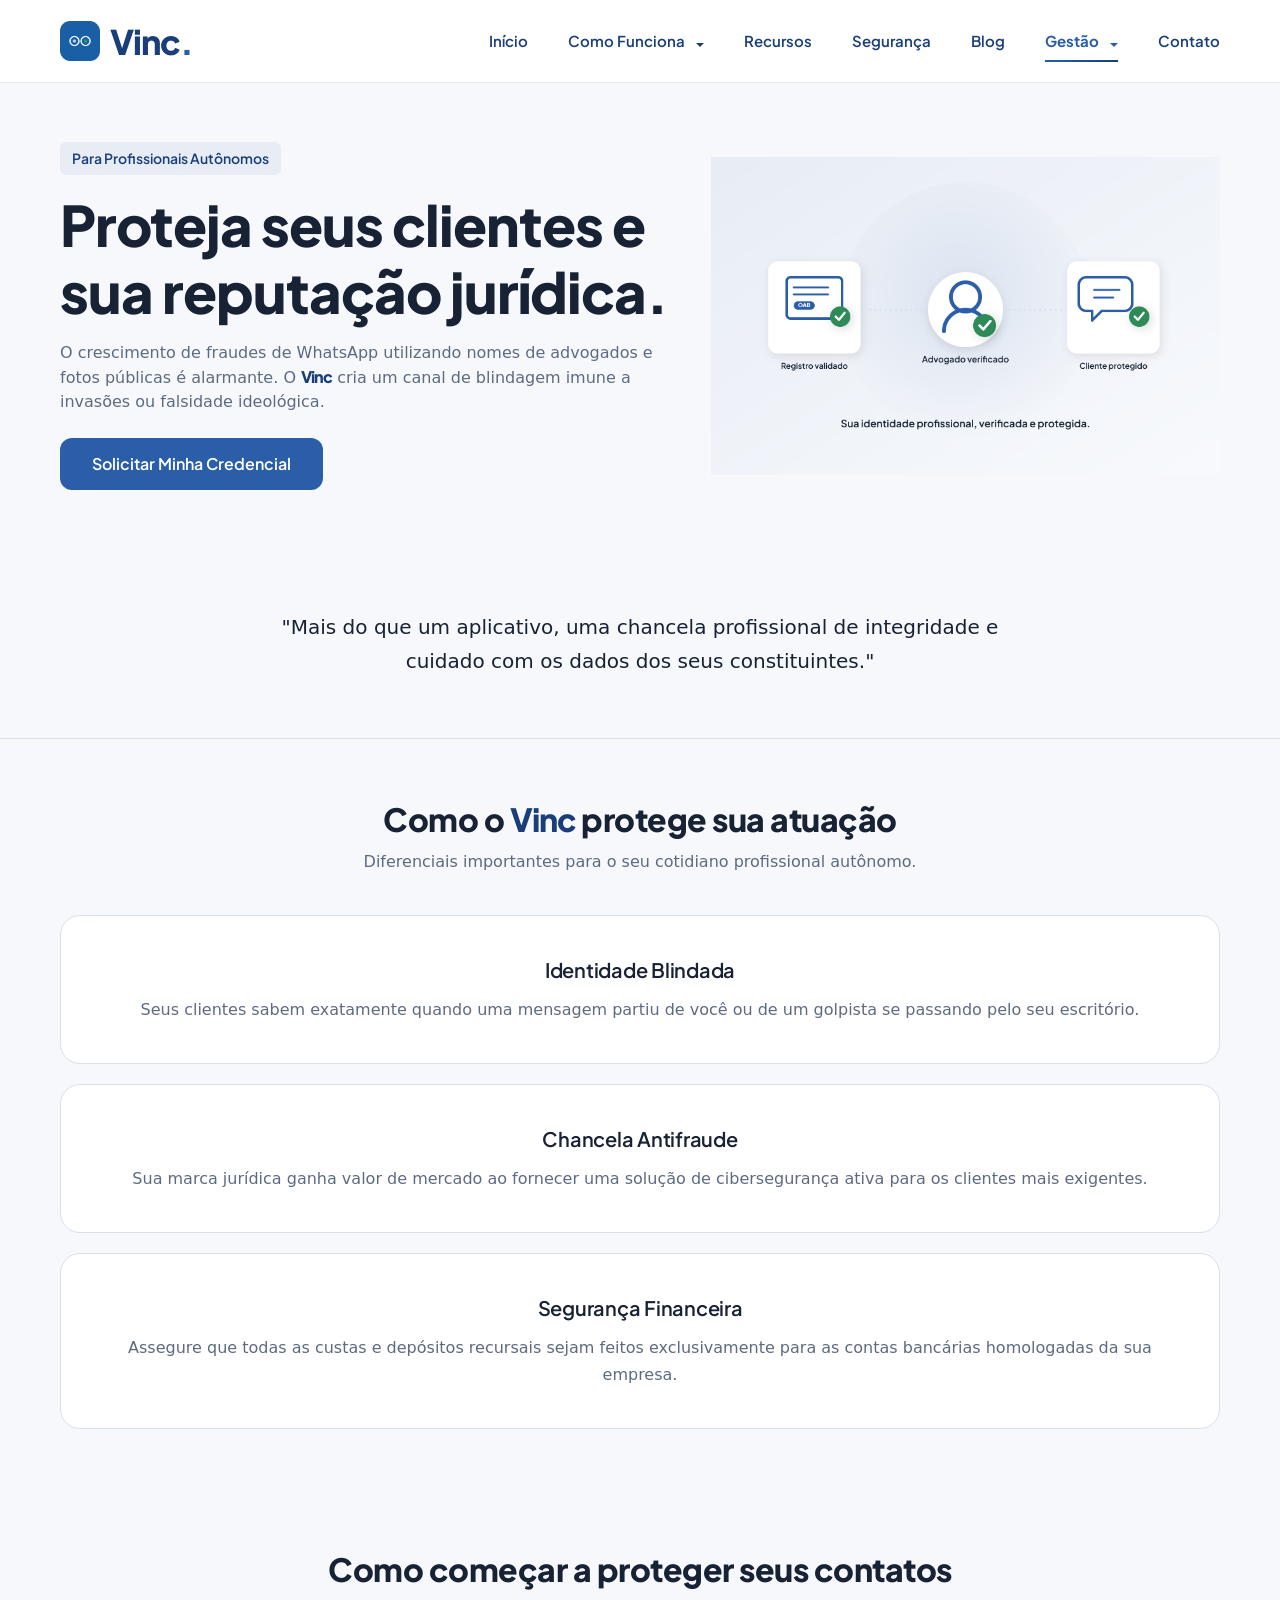
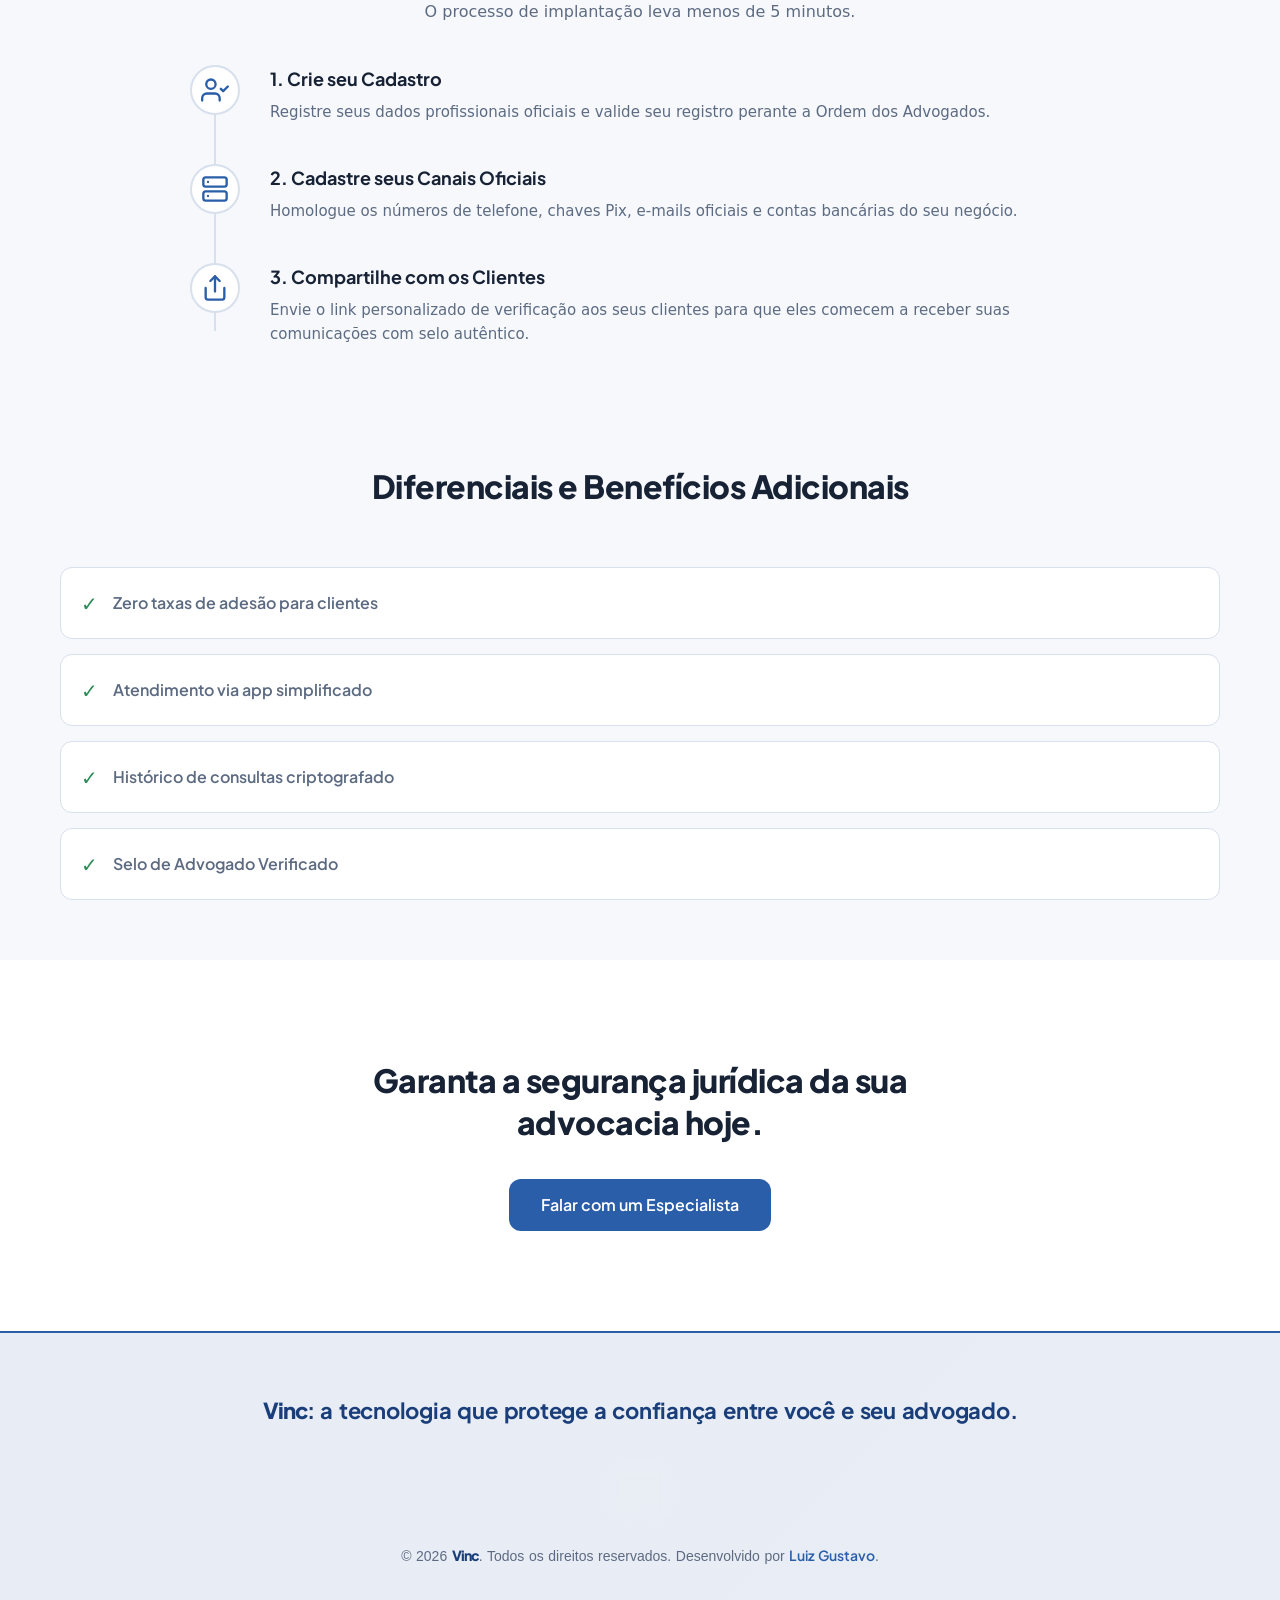
==== commit d0f31ee0: "fix(site): corrige domínio para vincapp.com.br e substitui formulário de contato por integração real" ====
--- a/pages/advogados.html
+++ b/pages/advogados.html
@@ -7,7 +7,7 @@
   <!-- SEO Principal -->
   <title>Para Advogados | Vinc - Proteção e Reputação Profissional</title>
   <meta name="description" content="Proteja seu nome e sua prática jurídica. O Vinc garante que seus clientes nunca caiam em golpes de falsidade ideológica que usem sua identidade profissional.">
-  <link rel="canonical" href="https://www.vinc.com.br/pages/advogados.html">
+  <link rel="canonical" href="https://www.vincapp.com.br/pages/advogados.html">
 
   <!-- Controle de Indexação -->
   <meta name="robots" content="index, follow">
@@ -17,15 +17,15 @@
   <meta property="og:type" content="website">
   <meta property="og:title" content="Para Advogados | Vinc - Proteção e Reputação Profissional">
   <meta property="og:description" content="Proteja seu nome e sua prática jurídica. O Vinc garante que seus clientes nunca caiam em golpes de falsidade ideológica que usem sua identidade profissional.">
-  <meta property="og:url" content="https://www.vinc.com.br/pages/advogados.html">
-  <meta property="og:image" content="https://www.vinc.com.br/assets/images/advogados.png">
+  <meta property="og:url" content="https://www.vincapp.com.br/pages/advogados.html">
+  <meta property="og:image" content="https://www.vincapp.com.br/assets/images/advogados.png">
   <meta property="og:locale" content="pt_BR">
 
   <!-- Twitter / X Cards -->
   <meta name="twitter:card" content="summary_large_image">
   <meta name="twitter:title" content="Para Advogados | Vinc - Proteção e Reputação Profissional">
   <meta name="twitter:description" content="Proteja seu nome e sua prática jurídica. O Vinc garante que seus clientes nunca caiam em golpes de falsidade ideológica que usem sua identidade profissional.">
-  <meta name="twitter:image" content="https://www.vinc.com.br/assets/images/advogados.png">
+  <meta name="twitter:image" content="https://www.vincapp.com.br/assets/images/advogados.png">
 
   <!-- Favicon -->
   <link rel="icon" href="../assets/icons/vinc_icon_256px_1.png" type="image/png">
--- a/css/2-components/botoes.css
+++ b/css/2-components/botoes.css
@@ -23,6 +23,12 @@
 .btn-primary:hover {
   background-color: var(--deep-blue);
   transform: translateY(-2px);
+}
+
+.btn-primary:disabled {
+  background-color: var(--neutral-blue);
+  cursor: not-allowed;
+  transform: none;
 }
 
 /* Botão Secundário */
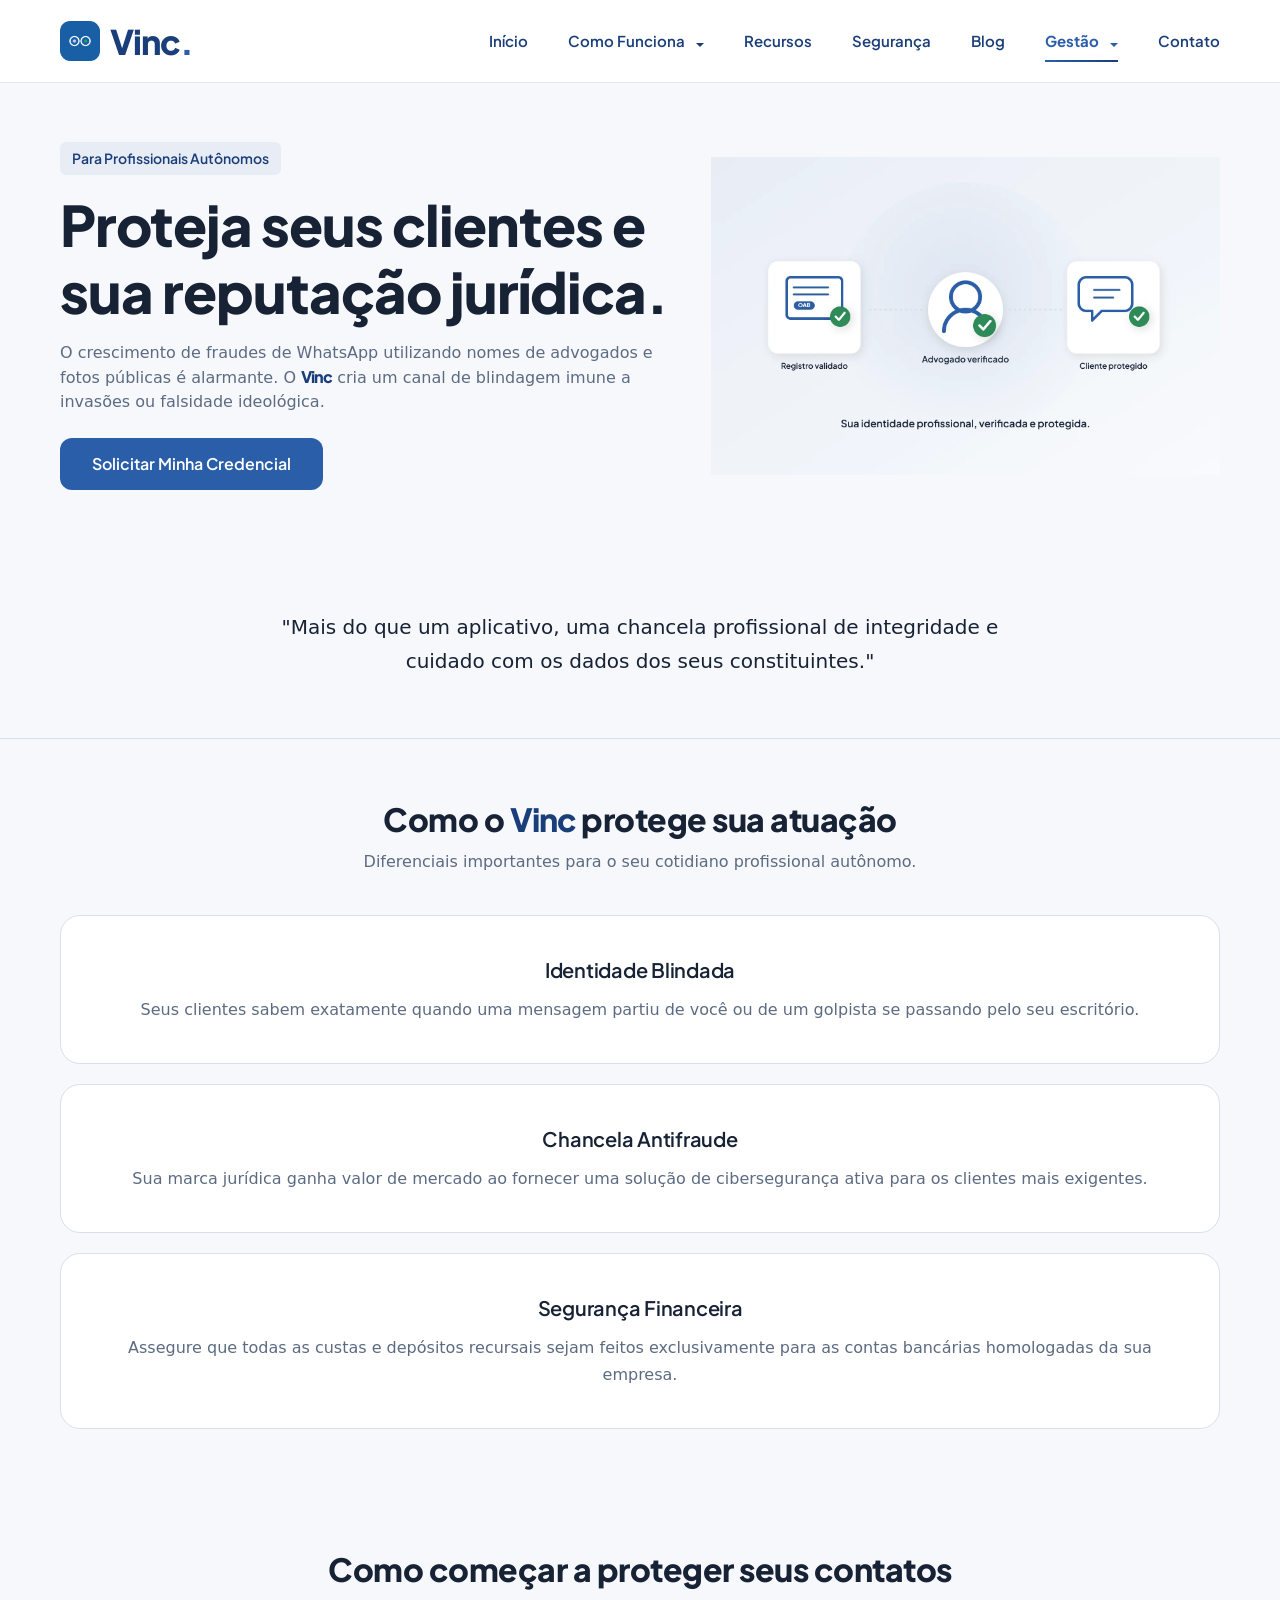
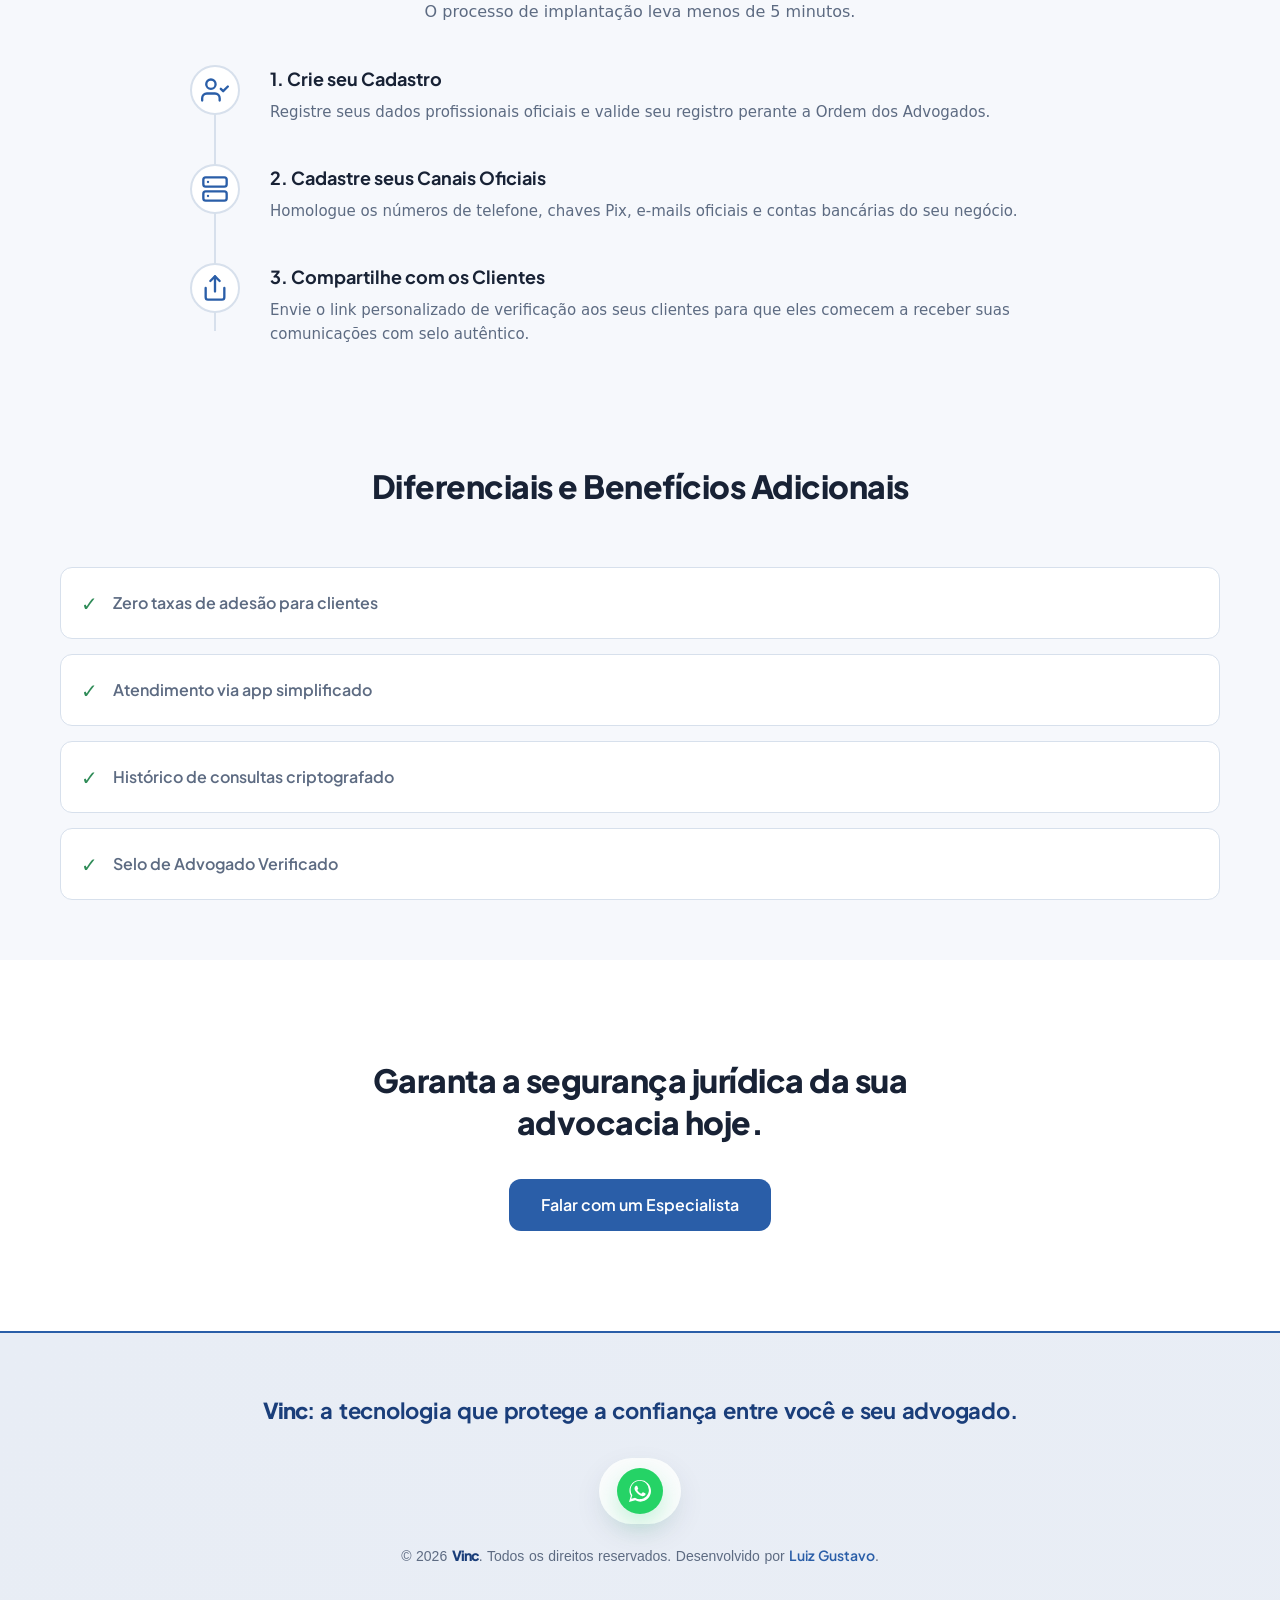
==== commit c1571662: "perf(site): elimina os dois maiores itens de peso de imagem do site Auditoria de performance identif" ====
--- a/pages/advogados.html
+++ b/pages/advogados.html
@@ -18,14 +18,14 @@
   <meta property="og:title" content="Para Advogados | Vinc - Proteção e Reputação Profissional">
   <meta property="og:description" content="Proteja seu nome e sua prática jurídica. O Vinc garante que seus clientes nunca caiam em golpes de falsidade ideológica que usem sua identidade profissional.">
   <meta property="og:url" content="https://www.vincapp.com.br/pages/advogados.html">
-  <meta property="og:image" content="https://www.vincapp.com.br/assets/images/advogados.png">
+  <meta property="og:image" content="https://www.vincapp.com.br/assets/images/advogados.jpg">
   <meta property="og:locale" content="pt_BR">
 
   <!-- Twitter / X Cards -->
   <meta name="twitter:card" content="summary_large_image">
   <meta name="twitter:title" content="Para Advogados | Vinc - Proteção e Reputação Profissional">
   <meta name="twitter:description" content="Proteja seu nome e sua prática jurídica. O Vinc garante que seus clientes nunca caiam em golpes de falsidade ideológica que usem sua identidade profissional.">
-  <meta name="twitter:image" content="https://www.vincapp.com.br/assets/images/advogados.png">
+  <meta name="twitter:image" content="https://www.vincapp.com.br/assets/images/advogados.jpg">
 
   <!-- Favicon -->
   <link rel="icon" href="../assets/icons/vinc_icon_256px_1.png" type="image/png">
@@ -99,7 +99,7 @@
             <a href="contato.html" class="btn-primary">Solicitar Minha Credencial</a>
           </div>
           <div class="hero-image">
-            <img src="../assets/images/advogados.png" alt="Equipe de advogados utilizando o aplicativo Vinc para comunicação segura com clientes." width="800" height="500" decoding="async">
+            <img src="../assets/images/advogados.webp" alt="Equipe de advogados utilizando o aplicativo Vinc para comunicação segura com clientes." width="800" height="500" loading="lazy" decoding="async">
           </div>
         </div>
       </div>
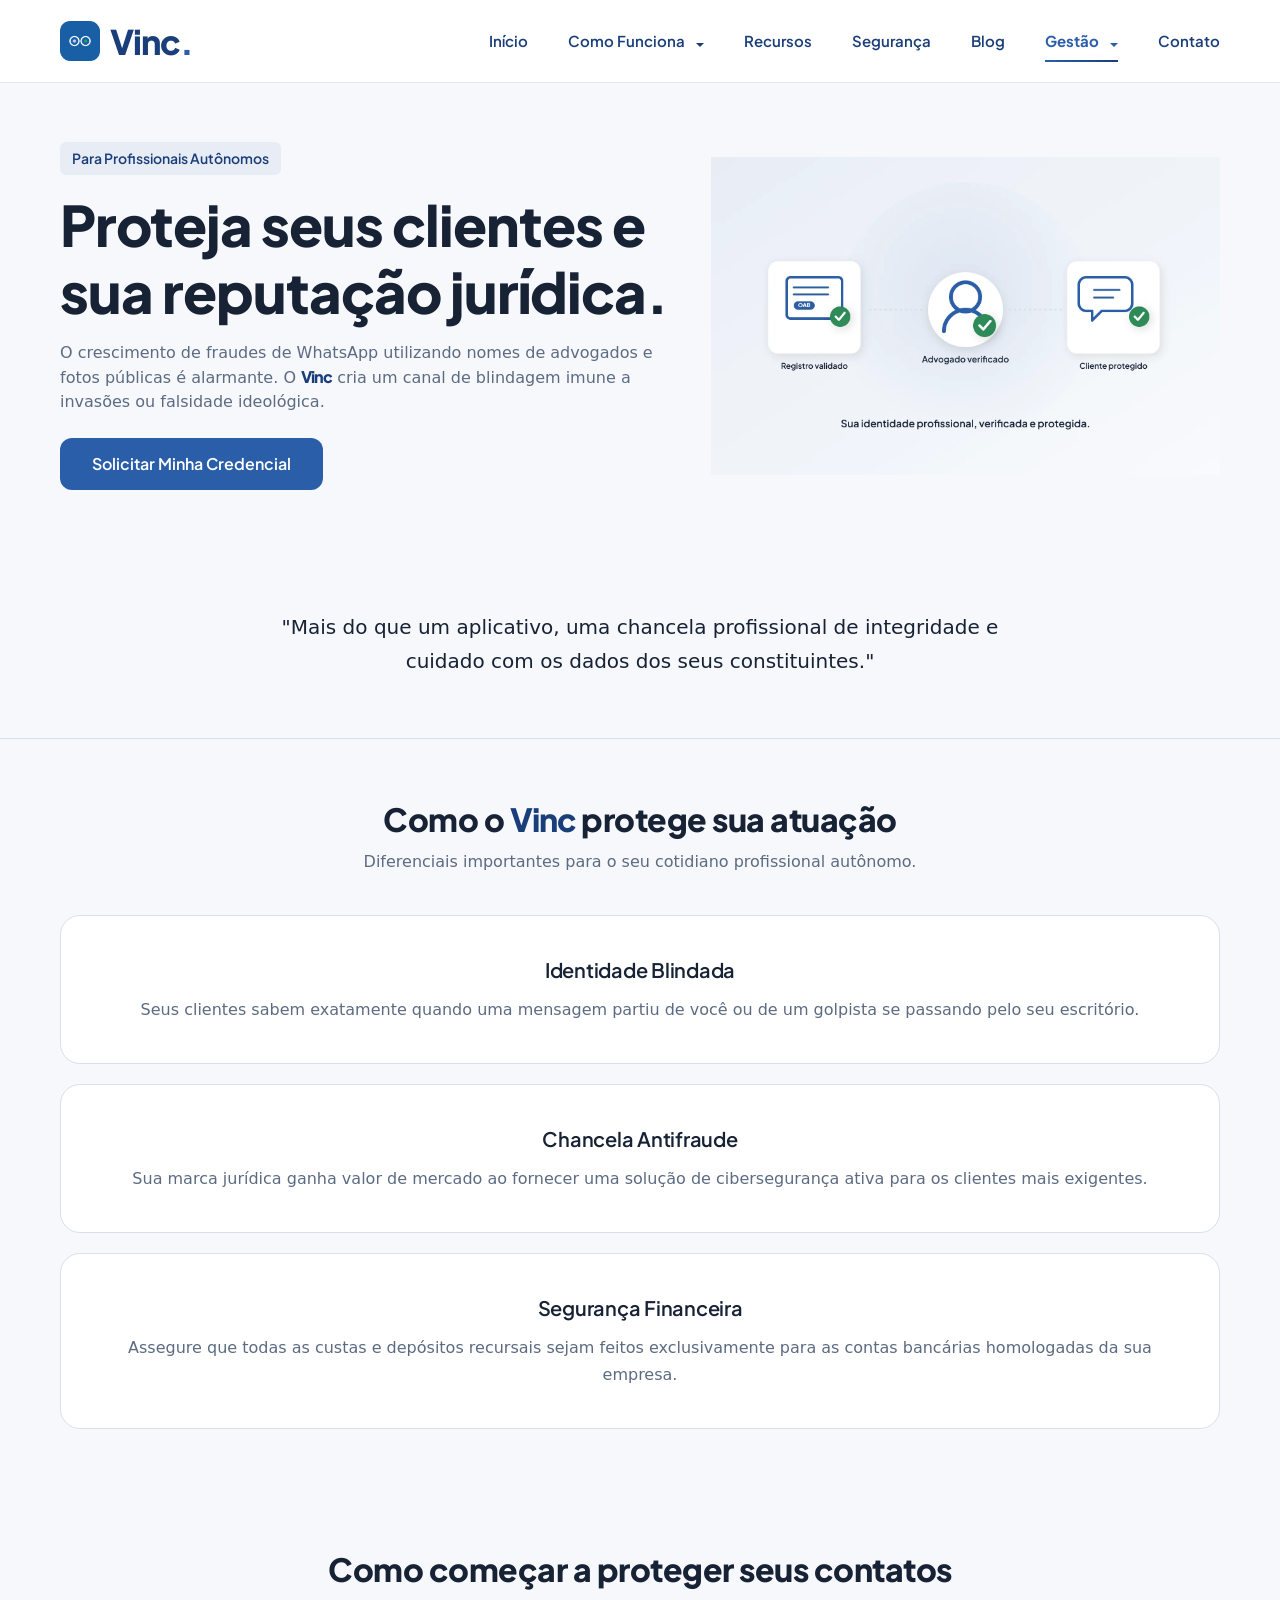
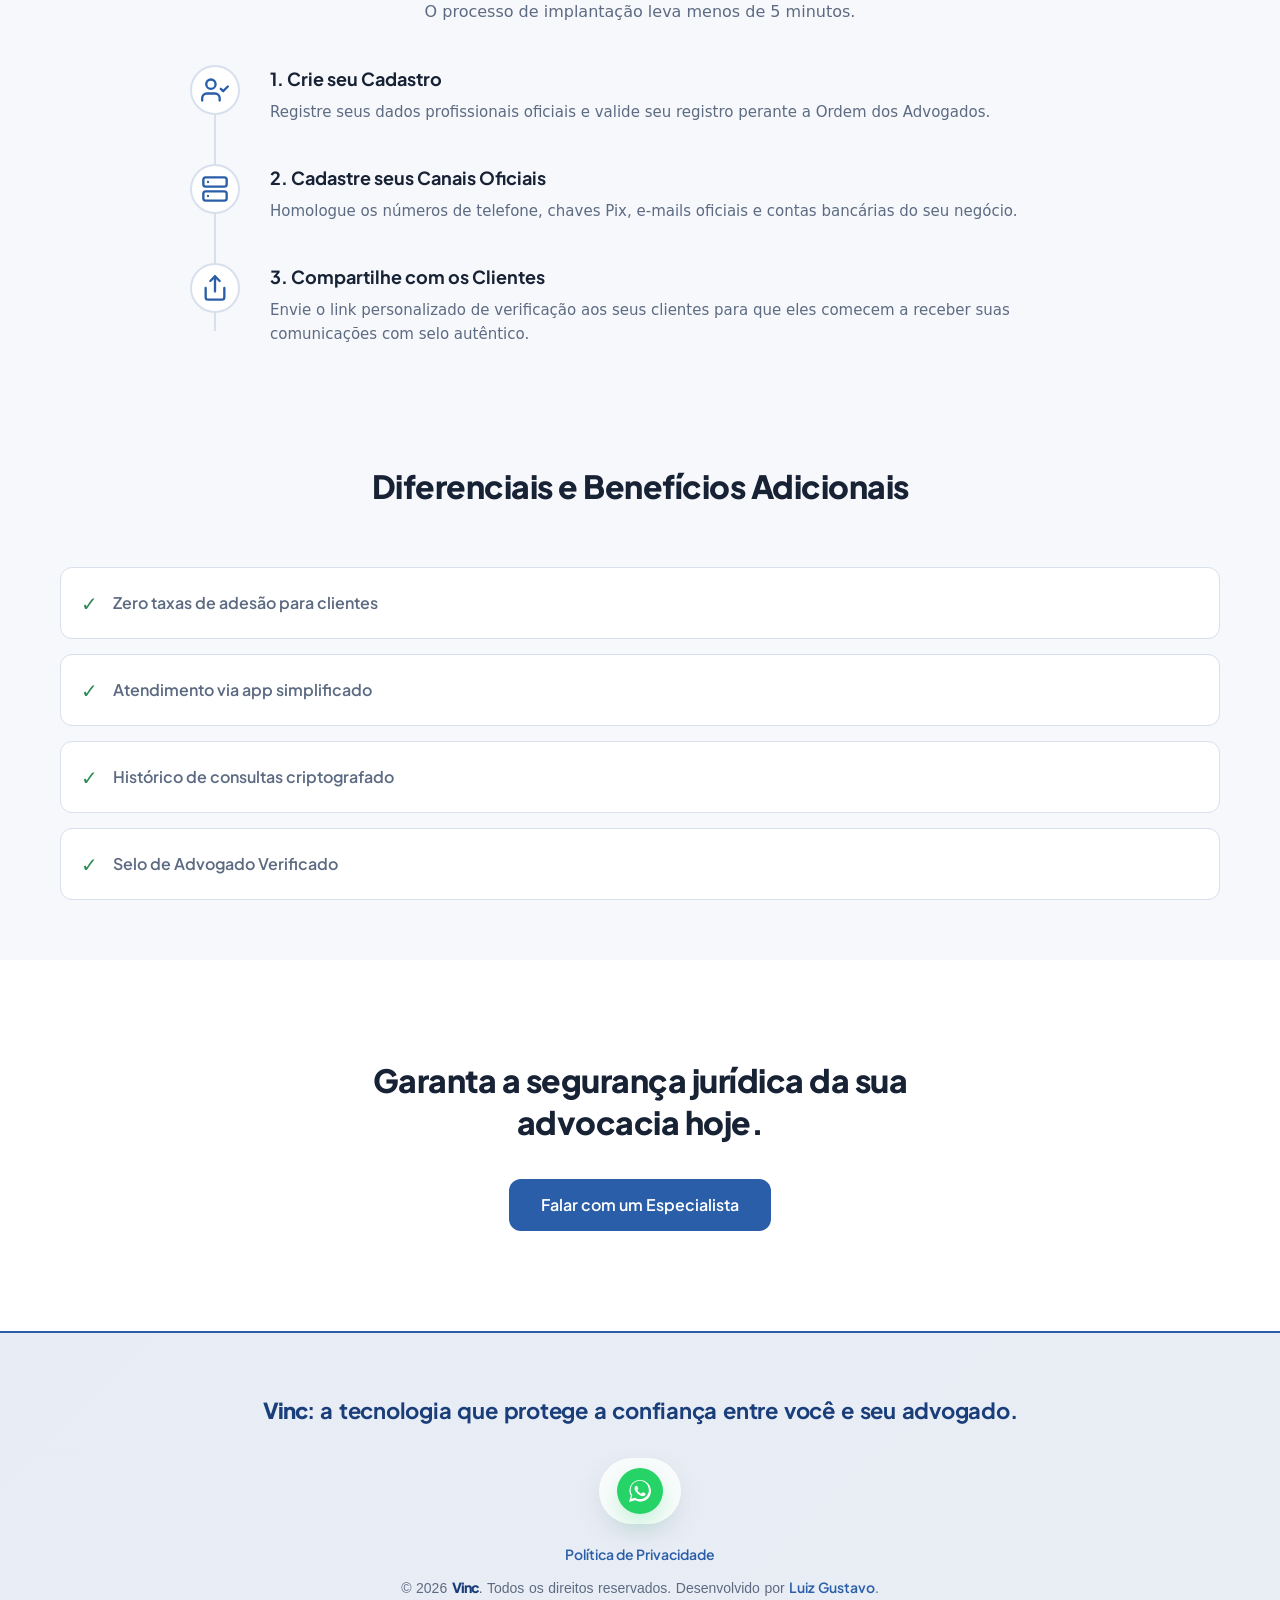
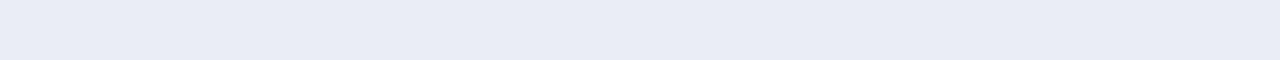
==== commit a7f54c4e: "feat(lgpd): adiciona Política de Privacidade e aviso de consentimento nos pontos de coleta - Cria pa" ====
--- a/pages/advogados.html
+++ b/pages/advogados.html
@@ -241,6 +241,9 @@
         </a>
         <a href="https://wa.me/5531992609970" class="footer-whatsapp-text" target="_blank" rel="noopener noreferrer">Dúvidas? Converse comigo!</a>
       </div>
+      <p class="footer-links">
+        <a href="privacidade.html">Política de Privacidade</a>
+      </p>
       <p class="footer-copy">
         © 2026 <span class="vinc-brand">Vinc</span>. Todos os direitos reservados. Desenvolvido por <a href="https://www.luizgustavodev.com/" target="_blank" rel="noopener noreferrer">Luiz Gustavo</a>.
       </p>
--- a/css/2-components/formularios.css
+++ b/css/2-components/formularios.css
@@ -36,3 +36,20 @@
   min-height: 120px;
   resize: vertical;
 }
+
+.form-privacy-note {
+  font-size: 12.5px;
+  line-height: 1.5;
+  color: var(--text-secondary);
+  margin: 4px 0 16px 0;
+}
+
+.form-privacy-note a {
+  color: var(--blue);
+  font-weight: 600;
+  text-decoration: none;
+}
+
+.form-privacy-note a:hover {
+  text-decoration: underline;
+}
--- a/css/2-components/rodape.css
+++ b/css/2-components/rodape.css
@@ -23,6 +23,12 @@
   margin: 0 auto 30px auto;
   letter-spacing: -0.25px;
   word-spacing: 0.1em;
+}
+
+.footer-links {
+  font-family: 'Plus Jakarta Sans', sans-serif;
+  font-size: clamp(0.75rem, 3vw, 0.875rem);
+  margin: 0 0 10px 0;
 }
 
 .footer-copy {
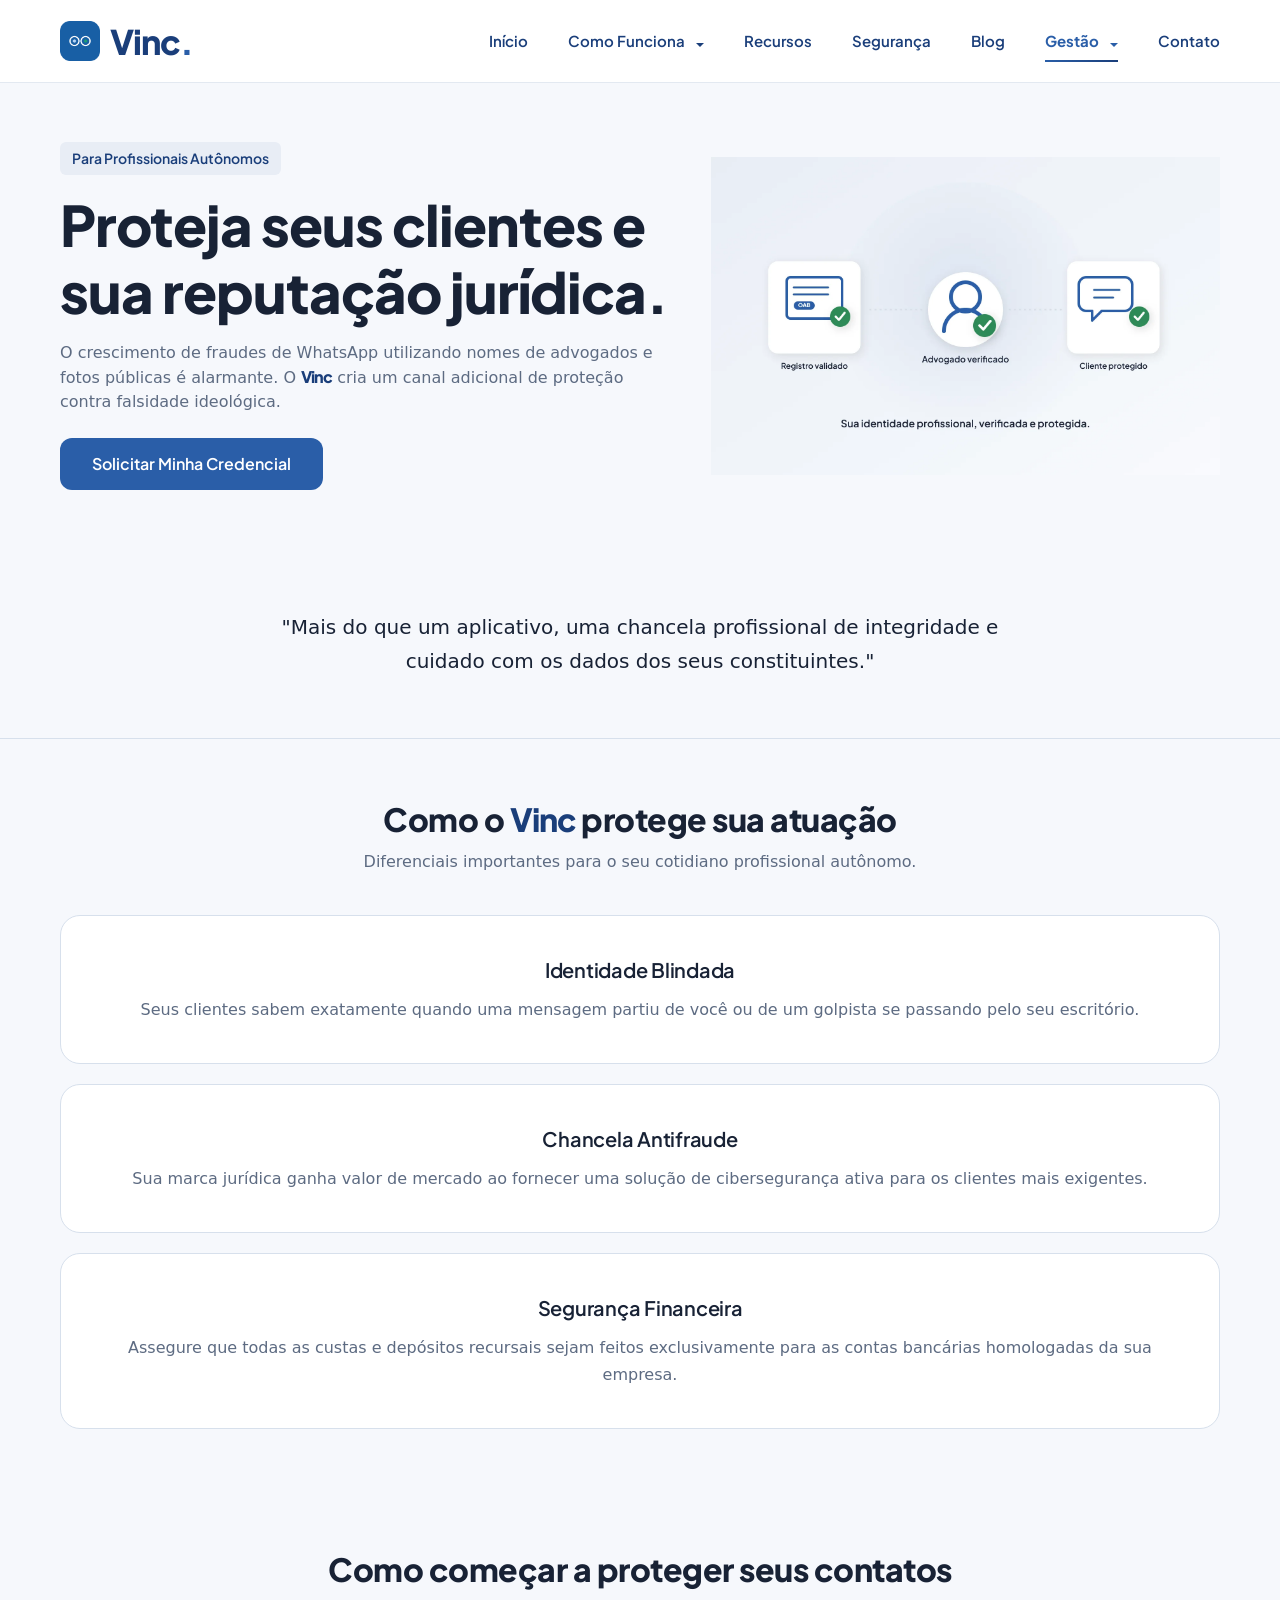
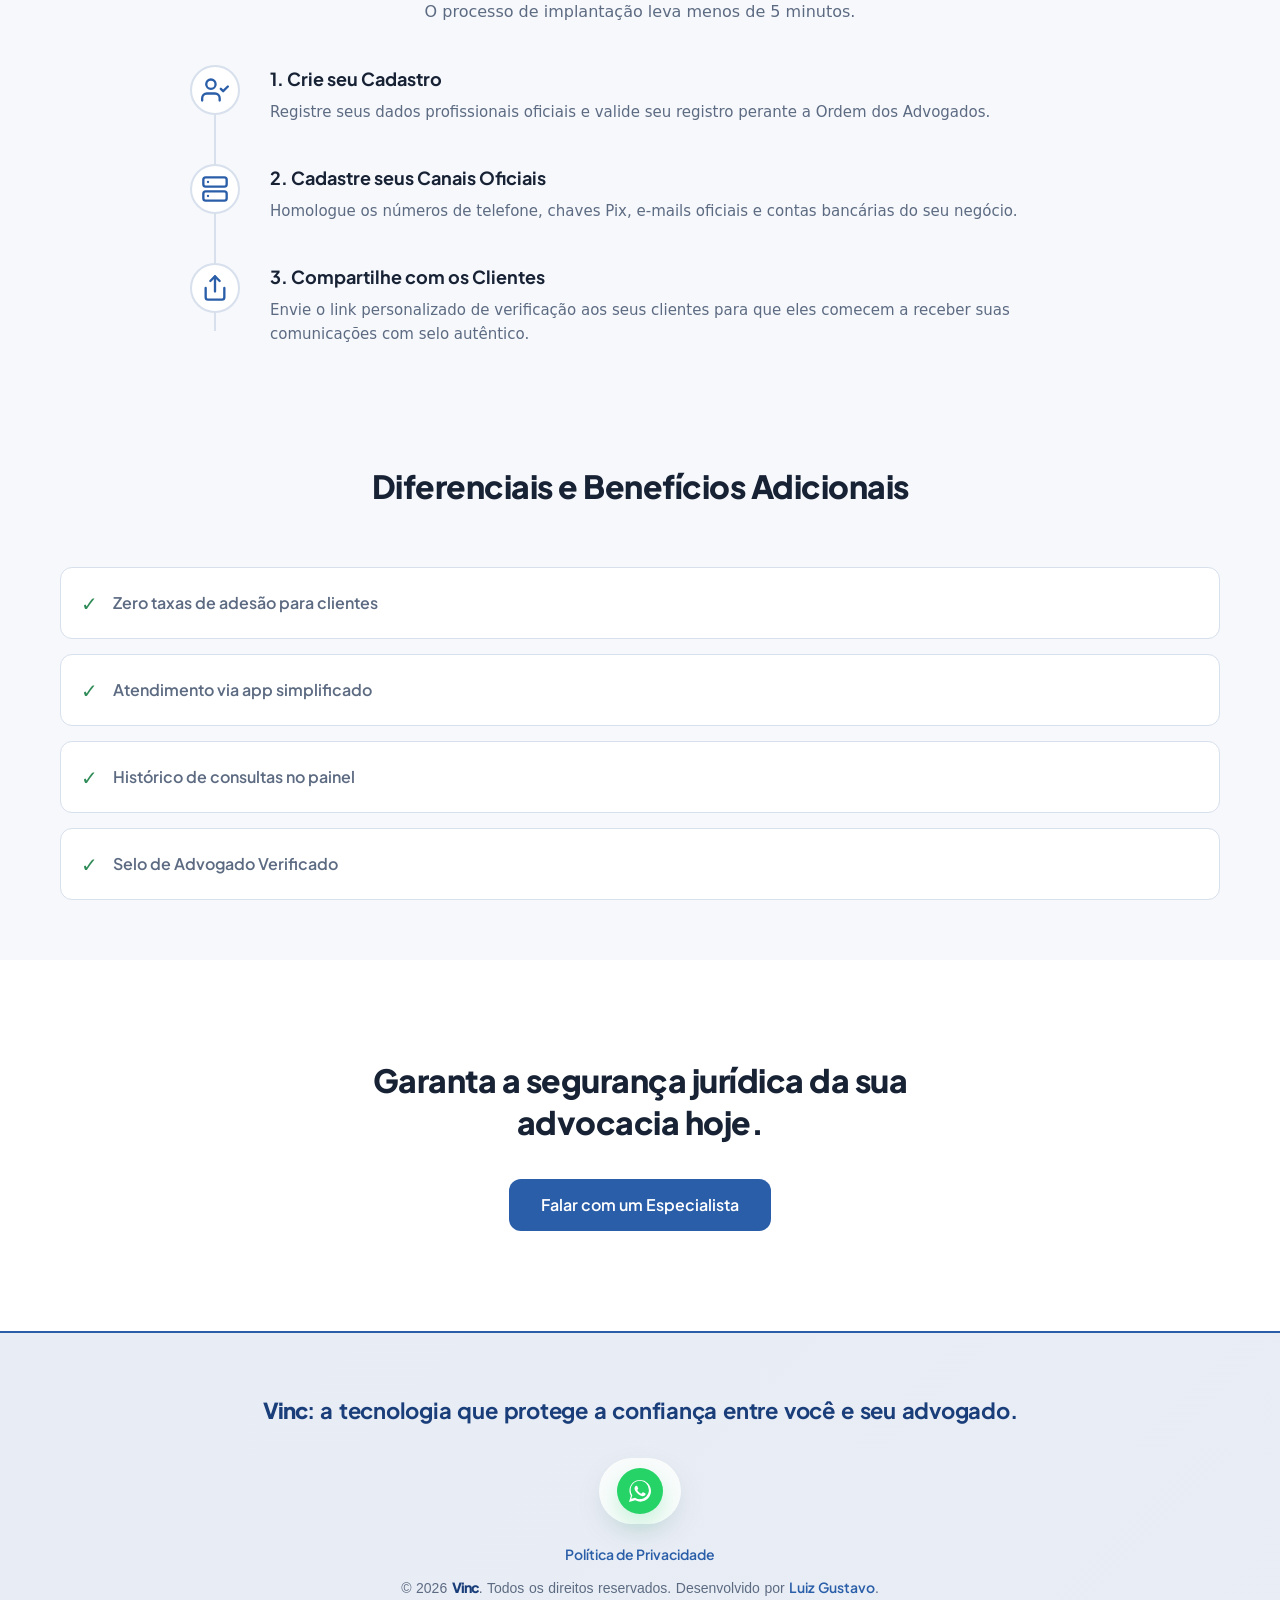
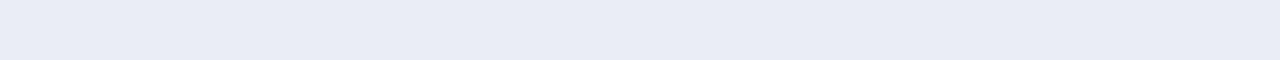
==== commit 10b2b4f7: "fix(clientes): corrige colapso mobile de .why-vinc-grid e .tech-favor-grid - Essas duas seções tinha" ====
--- a/pages/advogados.html
+++ b/pages/advogados.html
@@ -95,7 +95,7 @@
           <div class="hero-text">
             <span class="tag">Para Profissionais Autônomos</span>
             <h1 id="hero-advogados-title" style="margin-bottom: 16px;">Proteja seus clientes e sua reputação jurídica.</h1>
-            <p style="color: var(--text-secondary); margin-bottom: 24px;">O crescimento de fraudes de WhatsApp utilizando nomes de advogados e fotos públicas é alarmante. O <span class="vinc-brand">Vinc</span> cria um canal de blindagem imune a invasões ou falsidade ideológica.</p>
+            <p style="color: var(--text-secondary); margin-bottom: 24px;">O crescimento de fraudes de WhatsApp utilizando nomes de advogados e fotos públicas é alarmante. O <span class="vinc-brand">Vinc</span> cria um canal adicional de proteção contra falsidade ideológica.</p>
             <a href="contato.html" class="btn-primary">Solicitar Minha Credencial</a>
           </div>
           <div class="hero-image">
@@ -207,7 +207,7 @@
           </div>
           <div class="benefit-item">
             <span class="icon">✓</span>
-            <span>Histórico de consultas criptografado</span>
+            <span>Histórico de consultas no painel</span>
           </div>
           <div class="benefit-item">
             <span class="icon">✓</span>
--- a/css/1-settings/tipografia.css
+++ b/css/1-settings/tipografia.css
@@ -2,13 +2,32 @@
    FONTES E TIPOGRAFIA
 ========================================== */
 
-/* Importação do Google Fonts como fallback automático para garantir resiliência caso os arquivos locais não estejam disponíveis */
+/*
+ * ESTRATÉGIA DE CARREGAMENTO DA FONTE
+ * A fonte é servida por duas fontes distintas, propositalmente sobrepostas:
+ *
+ * 1. @import do Google Fonts (abaixo) carrega TODOS os pesos e itálicos da
+ *    família (300 a 800), servindo como cobertura completa da fonte.
+ * 2. Os três @font-face locais logo em seguida redeclaram os pesos 300/400/800
+ *    em estilo normal, self-hosted em assets/fonts/. Por serem declarados
+ *    DEPOIS do @import no mesmo arquivo, a cascata do CSS faz essas regras
+ *    locais vencerem para exatamente essa combinação de family+weight+style
+ *    — ou seja, o navegador nunca chega a baixar do Google os pesos que já
+ *    temos localmente.
+ *
+ * Resultado prático: os pesos 300/400/800 (os mais usados no site, em corpo
+ * de texto e headings) carregam localmente, sem round-trip até o Google;
+ * os pesos 500/600/700 e todos os itálicos (usados pontualmente, ex.:
+ * .cta-quote) continuam vindo do Google Fonts, que preenche essa lacuna.
+ * Não é um "fallback" no sentido de failover — é uma divisão fixa de
+ * responsabilidade resolvida via ordem de declaração no cascade.
+ */
 @import url('https://fonts.googleapis.com/css2?family=Plus+Jakarta+Sans:ital,wght@0,300;0,400;0,500;0,600;0,700;0,800;1,300;1,400;1,500;1,600;1,700;1,800&display=swap');
 
 /* Plus Jakarta Sans - Extra Bold (Local) */
 @font-face {
   font-family: 'Plus Jakarta Sans';
-  src: url('../../assets/fonts/PLUSJAKARTASANS-EXTRABOLD.TTF') format('truetype');
+  src: url('../../assets/fonts/PlusJakartaSans-ExtraBold.woff2') format('woff2');
   font-weight: 800;
   font-style: normal;
   font-display: swap;
@@ -17,7 +36,7 @@
 /* Plus Jakarta Sans - Regular (Local) */
 @font-face {
   font-family: 'Plus Jakarta Sans';
-  src: url('../../assets/fonts/PLUSJAKARTASANS-REGULAR.TTF') format('truetype');
+  src: url('../../assets/fonts/PlusJakartaSans-Regular.woff2') format('woff2');
   font-weight: 400;
   font-style: normal;
   font-display: swap;
@@ -26,7 +45,7 @@
 /* Plus Jakarta Sans - Light (Local) */
 @font-face {
   font-family: 'Plus Jakarta Sans';
-  src: url('../../assets/fonts/PLUSJAKARTASANS-LIGHT.TTF') format('truetype');
+  src: url('../../assets/fonts/PlusJakartaSans-Light.woff2') format('woff2');
   font-weight: 300;
   font-style: normal;
   font-display: swap;
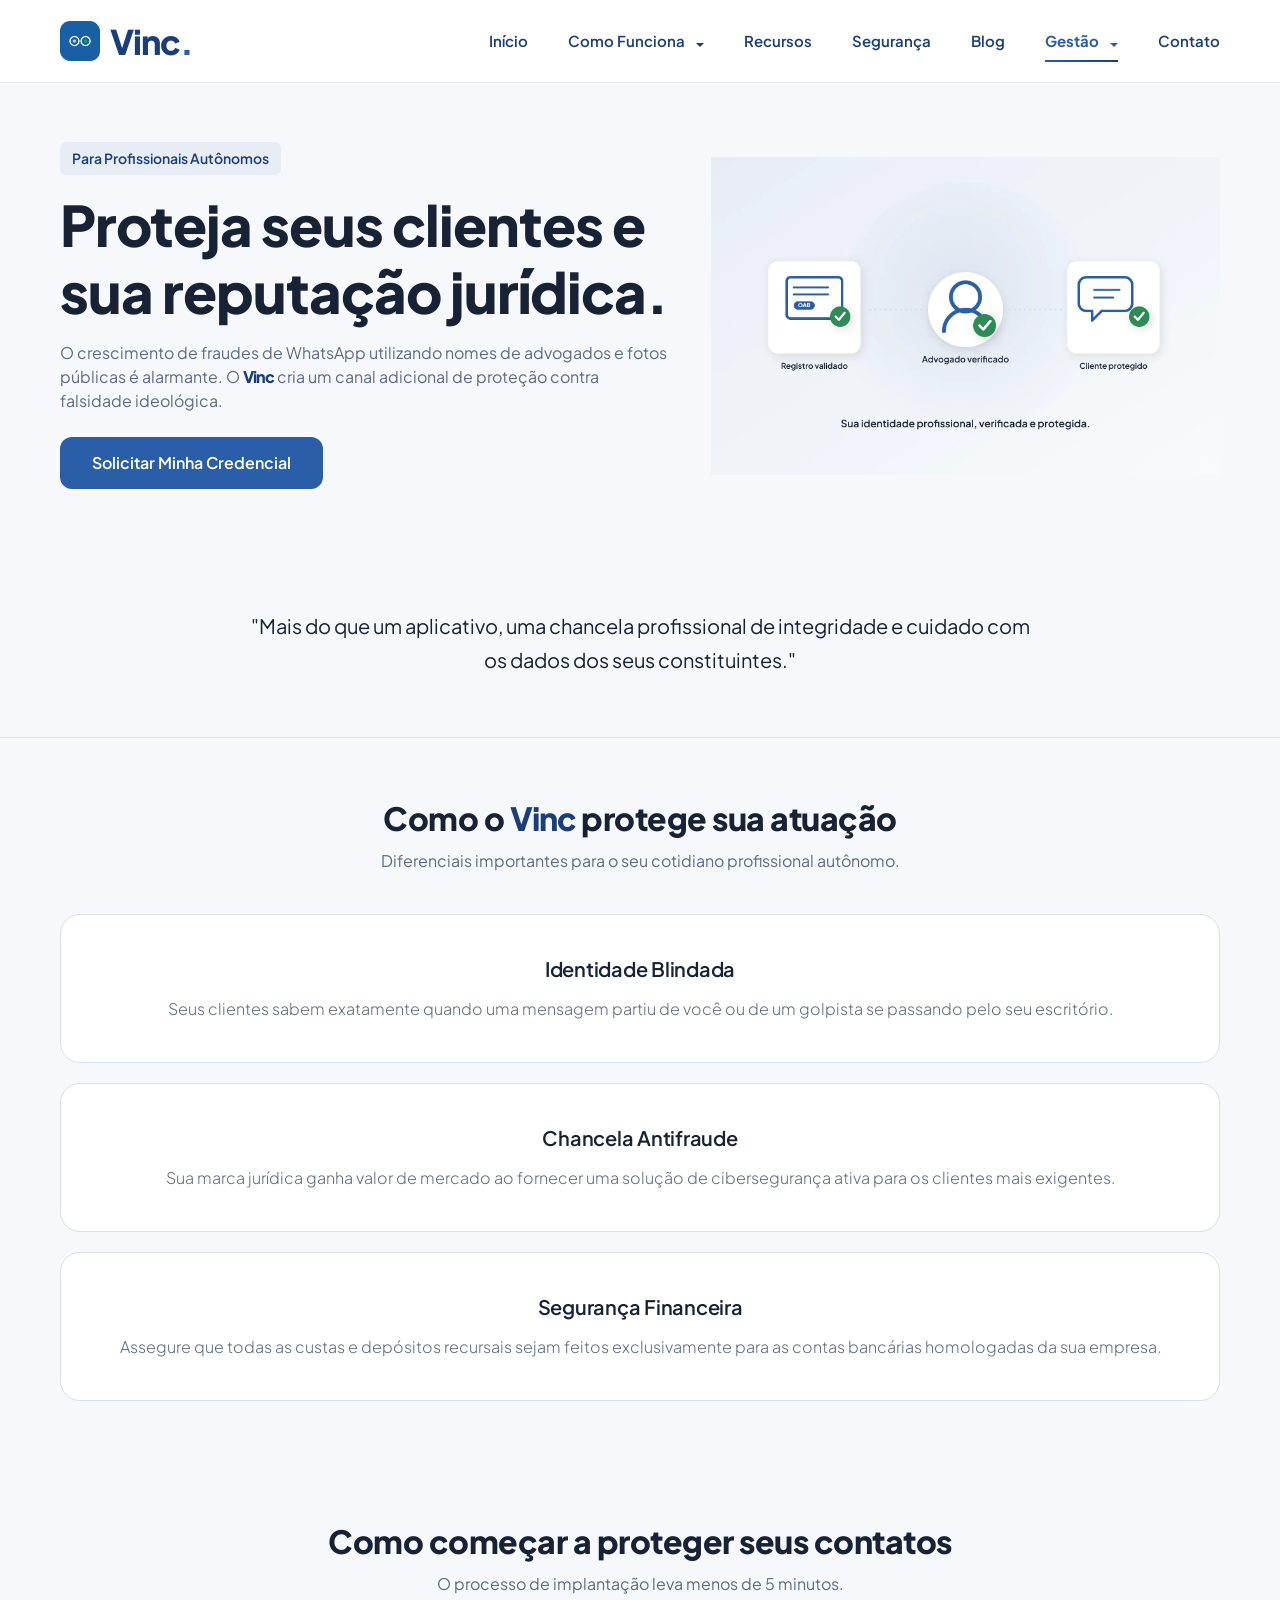
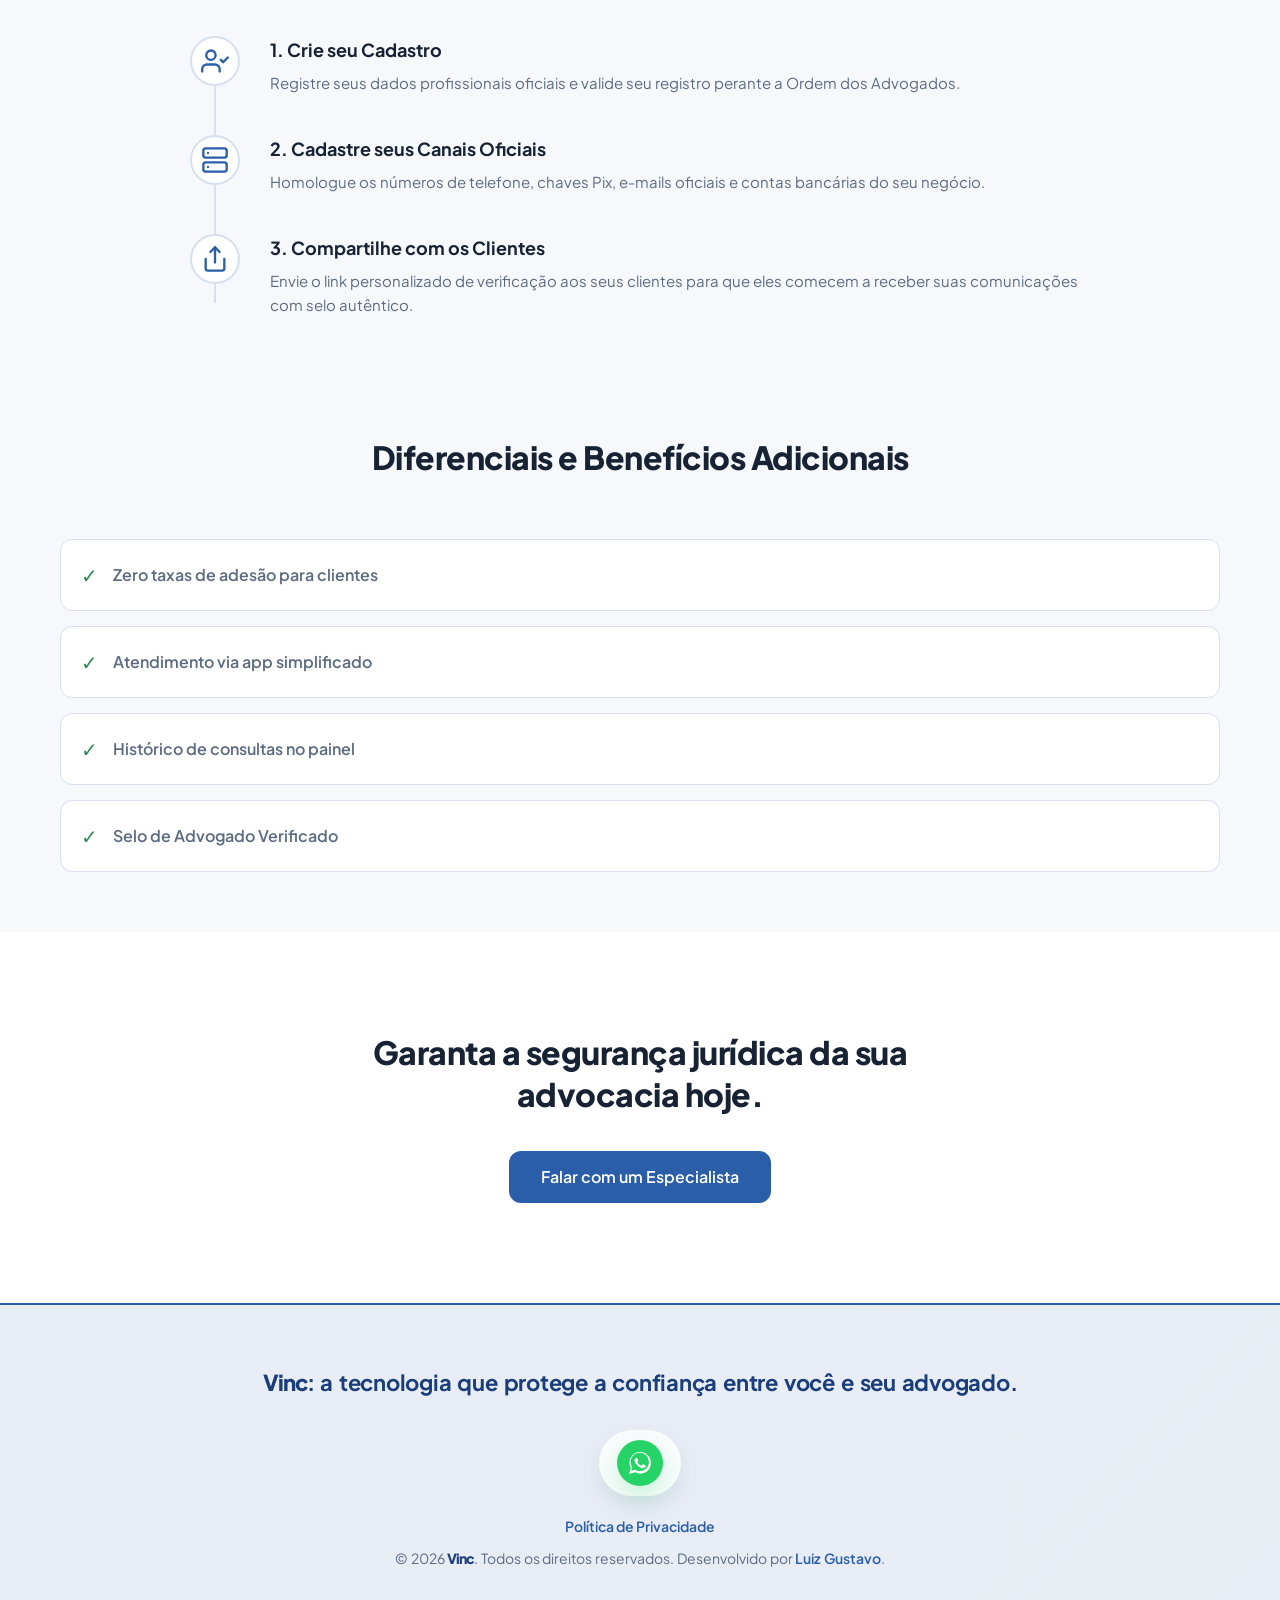
==== commit 67efb0ad: "Hospeda a fonte Plus Jakarta Sans localmente e remove o Google Fonts - Troca os 3 arquivos estáticos" ====
--- a/pages/advogados.html
+++ b/pages/advogados.html
@@ -30,10 +30,6 @@
   <!-- Favicon -->
   <link rel="icon" href="../assets/icons/vinc_icon_256px_1.png" type="image/png">
   <link rel="apple-touch-icon" href="../assets/icons/vinc_icon_256px_1.png">
-
-  <!-- Pré-conexões -->
-  <link rel="preconnect" href="https://fonts.googleapis.com">
-  <link rel="preconnect" href="https://fonts.gstatic.com" crossorigin>
 
   <!-- CSS -->
   <link rel="stylesheet" href="../css/1-settings/global.css">
@@ -60,21 +56,21 @@
       <nav class="menu" id="navigation-menu" aria-label="Menu principal">
         <a href="../index.html">Início</a>
         <div class="menu-item-dropdown">
-          <a href="como-funciona.html" id="como-funciona-toggle" class="dropdown-toggle" aria-haspopup="true" aria-expanded="false">Como Funciona <span class="arrow"></span></a>
-          <div class="submenu" role="menu" aria-labelledby="como-funciona-toggle">
-            <a href="como-funciona.html" role="menuitem">Visão Geral</a>
-            <a href="faq.html" role="menuitem">FAQ</a>
+          <a href="como-funciona.html" id="como-funciona-toggle" class="dropdown-toggle" aria-expanded="false">Como Funciona <span class="arrow"></span></a>
+          <div class="submenu">
+            <a href="como-funciona.html">Visão Geral</a>
+            <a href="faq.html">FAQ</a>
           </div>
         </div>
         <a href="recursos.html">Recursos</a>
         <a href="seguranca.html">Segurança</a>
         <a href="blog.html">Blog</a>
         <div class="menu-item-dropdown">
-          <a href="#" id="gestao-toggle" class="dropdown-toggle ativo" aria-haspopup="true" aria-expanded="false">Gestão <span class="arrow"></span></a>
-          <div class="submenu" role="menu" aria-labelledby="gestao-toggle">
-            <a href="advogados.html" role="menuitem" class="ativo">Advogados</a>
-            <a href="clientes.html" role="menuitem">Clientes</a>
-            <a href="escritorios.html" role="menuitem">Escritório</a>
+          <a href="#" id="gestao-toggle" class="dropdown-toggle ativo" aria-expanded="false">Gestão <span class="arrow"></span></a>
+          <div class="submenu">
+            <a href="advogados.html" class="ativo">Advogados</a>
+            <a href="clientes.html">Clientes</a>
+            <a href="escritorios.html">Escritório</a>
           </div>
         </div>
         <a href="contato.html">Contato</a>
--- a/css/1-settings/tipografia.css
+++ b/css/1-settings/tipografia.css
@@ -3,52 +3,32 @@
 ========================================== */
 
 /*
- * ESTRATÉGIA DE CARREGAMENTO DA FONTE
- * A fonte é servida por duas fontes distintas, propositalmente sobrepostas:
+ * CARREGAMENTO DA FONTE
+ * Plus Jakarta Sans é servida 100% deste domínio (assets/fonts/), em duas
+ * fontes variáveis (normal e itálico) que cobrem todos os pesos de 200 a 800
+ * em um único arquivo cada. Não há requisição ao Google Fonts: nenhum IP de
+ * visitante é enviado a terceiros e não há @import bloqueando a renderização.
  *
- * 1. @import do Google Fonts (abaixo) carrega TODOS os pesos e itálicos da
- *    família (300 a 800), servindo como cobertura completa da fonte.
- * 2. Os três @font-face locais logo em seguida redeclaram os pesos 300/400/800
- *    em estilo normal, self-hosted em assets/fonts/. Por serem declarados
- *    DEPOIS do @import no mesmo arquivo, a cascata do CSS faz essas regras
- *    locais vencerem para exatamente essa combinação de family+weight+style
- *    — ou seja, o navegador nunca chega a baixar do Google os pesos que já
- *    temos localmente.
- *
- * Resultado prático: os pesos 300/400/800 (os mais usados no site, em corpo
- * de texto e headings) carregam localmente, sem round-trip até o Google;
- * os pesos 500/600/700 e todos os itálicos (usados pontualmente, ex.:
- * .cta-quote) continuam vindo do Google Fonts, que preenche essa lacuna.
- * Não é um "fallback" no sentido de failover — é uma divisão fixa de
- * responsabilidade resolvida via ordem de declaração no cascade.
+ * O subconjunto é "latin" (inclui acentos do português, aspas, travessões e
+ * símbolos comuns). Glifos fora dele usam a fonte de sistema do fallback.
  */
-@import url('https://fonts.googleapis.com/css2?family=Plus+Jakarta+Sans:ital,wght@0,300;0,400;0,500;0,600;0,700;0,800;1,300;1,400;1,500;1,600;1,700;1,800&display=swap');
 
-/* Plus Jakarta Sans - Extra Bold (Local) */
+/* Plus Jakarta Sans - variável, normal (200–800) */
 @font-face {
   font-family: 'Plus Jakarta Sans';
-  src: url('../../assets/fonts/PlusJakartaSans-ExtraBold.woff2') format('woff2');
-  font-weight: 800;
+  src: url('../../assets/fonts/PlusJakartaSans-Variable.woff2') format('woff2');
+  font-weight: 200 800;
   font-style: normal;
   font-display: swap;
+  unicode-range: U+0000-00FF, U+0131, U+0152-0153, U+02BB-02BC, U+02C6, U+02DA, U+02DC, U+0304, U+0308, U+0329, U+2000-206F, U+20AC, U+2122, U+2191, U+2193, U+2212, U+2215, U+FEFF, U+FFFD;
 }
 
-/* Plus Jakarta Sans - Regular (Local) */
+/* Plus Jakarta Sans - variável, itálico (200–800) */
 @font-face {
   font-family: 'Plus Jakarta Sans';
-  src: url('../../assets/fonts/PlusJakartaSans-Regular.woff2') format('woff2');
-  font-weight: 400;
-  font-style: normal;
+  src: url('../../assets/fonts/PlusJakartaSans-Variable-Italic.woff2') format('woff2');
+  font-weight: 200 800;
+  font-style: italic;
   font-display: swap;
+  unicode-range: U+0000-00FF, U+0131, U+0152-0153, U+02BB-02BC, U+02C6, U+02DA, U+02DC, U+0304, U+0308, U+0329, U+2000-206F, U+20AC, U+2122, U+2191, U+2193, U+2212, U+2215, U+FEFF, U+FFFD;
 }
-
-/* Plus Jakarta Sans - Light (Local) */
-@font-face {
-  font-family: 'Plus Jakarta Sans';
-  src: url('../../assets/fonts/PlusJakartaSans-Light.woff2') format('woff2');
-  font-weight: 300;
-  font-style: normal;
-  font-display: swap;
-}
-
-
--- a/css/2-components/menu.css
+++ b/css/2-components/menu.css
@@ -152,10 +152,14 @@
   color: var(--deep-blue);
 }
 
-.menu-item-dropdown:hover .submenu {
+/* .submenu-aberto é controlado por JS (foco por teclado) — ver initDropdownMenu em script.js */
+.menu-item-dropdown:hover .submenu,
+.menu-item-dropdown.submenu-aberto .submenu {
   opacity: 1;
   transform: translateY(0);
   visibility: visible;
+  /* visibility sem atraso ao abrir: o link precisa ser focável já no primeiro Tab */
+  transition: opacity 0.3s ease, transform 0.3s ease, visibility 0s;
 }
 
 .menu a.ativo {
